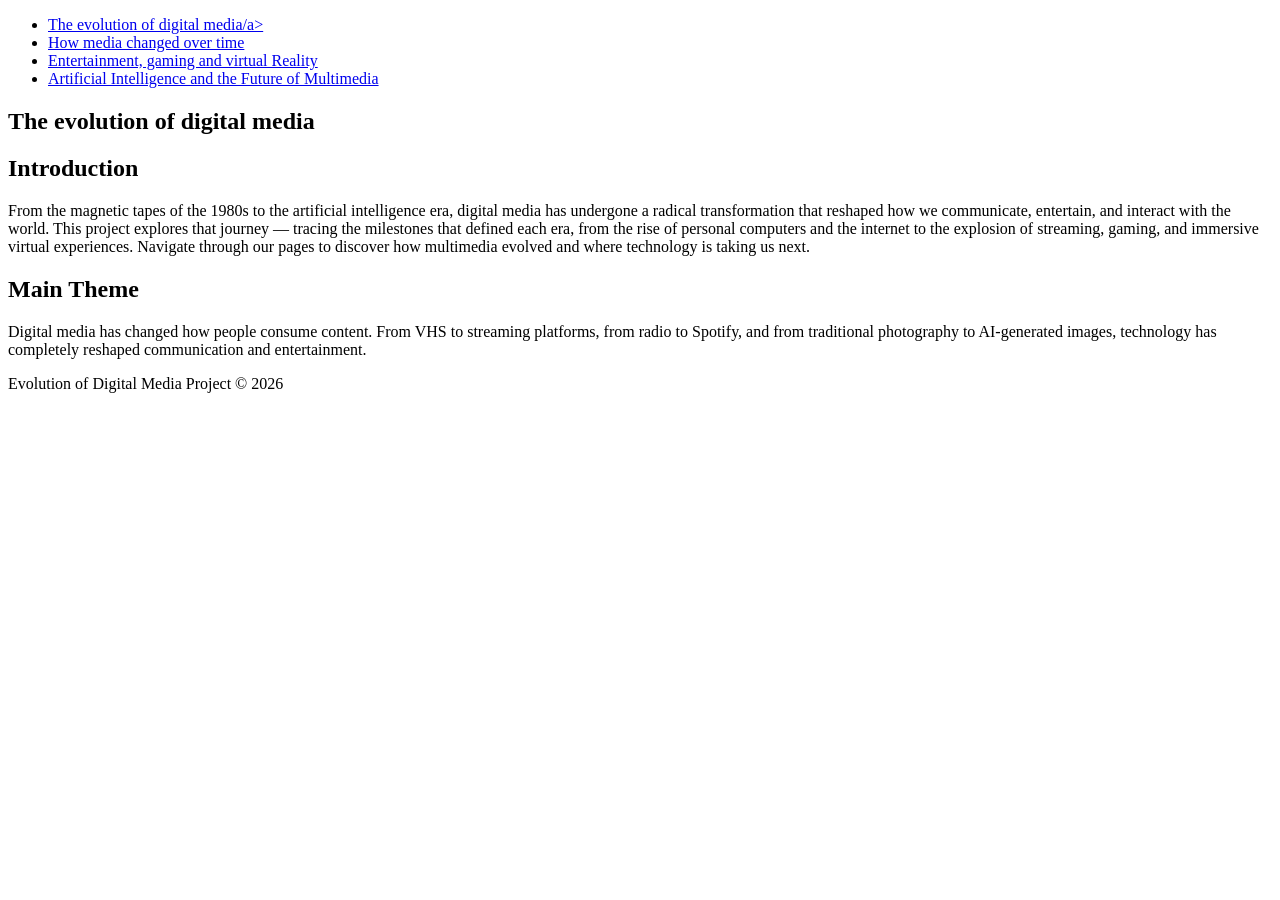
==== src/index.html @ d11de3fb "new structure v3" ====
<!DOCTYPE html>
<html lang="en">
<head>
    <meta charset="UTF-8">
    <meta name="viewport" content="width=device-width, initial-scale=1.0">
    <title>Evolution of Digital Media</title>
    <link rel="stylesheet" href="css/style.css">
</head>
<body>

    <header>
        <nav>
            <ul>
                <li><a href="index.html">The evolution of digital media/a></li> 
                <li><a href="media.html">How media changed over time</a></li>
                <li><a href="gaming.html">Entertainment, gaming and virtual Reality</a></li>
                <li><a href="future.html">Artificial Intelligence and the Future of Multimedia</a></li>
            </ul>
        </nav>
    </header>

    <main>
        <section>
            <h1>The evolution of digital media</h1>
        </section>

        <section>
            <h2>Introduction</h2>
            <p>
                    From the magnetic tapes of the 1980s to the artificial intelligence era, digital media has undergone a radical transformation that reshaped how we communicate, entertain, and interact with the world. This project explores that journey — tracing the milestones that defined each era, from the rise of personal computers and the internet to the explosion of streaming, gaming, and immersive virtual experiences. Navigate through our pages to discover how multimedia evolved and where technology is taking us next.
            </p>
        </section>

        <section>
            <h2>Main Theme</h2>
            <p>
                Digital media has changed how people consume content.
                From VHS to streaming platforms, from radio to Spotify,
                and from traditional photography to AI-generated images,
                technology has completely reshaped communication and entertainment.
            </p>
        </section>


    </main>

    <footer>
        <p>Evolution of Digital Media Project © 2026</p>
    </footer>

</body>
</html>
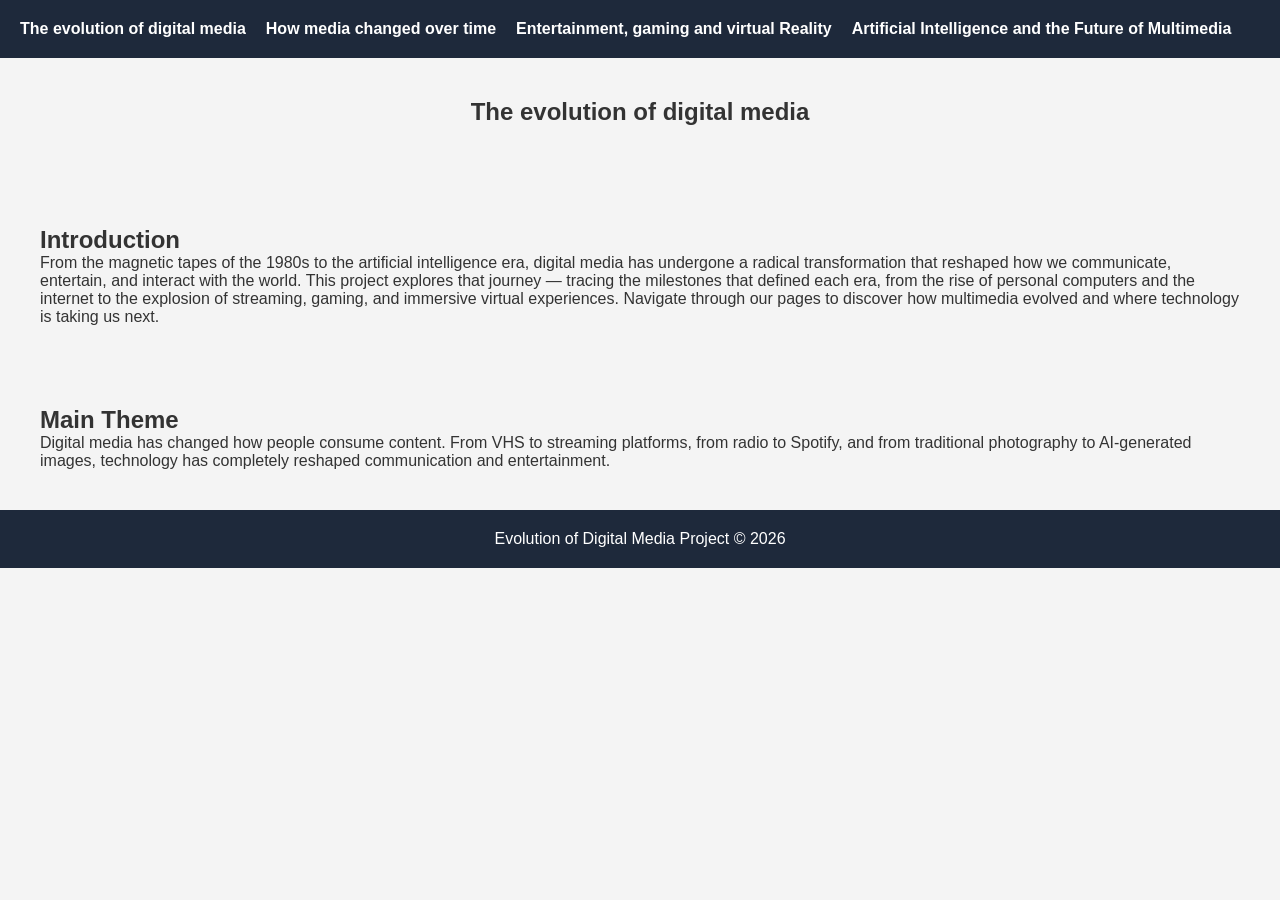
==== commit a7ba5222: "Added base CSS styling" ====
--- a/src/index.html
+++ b/src/index.html
@@ -11,7 +11,7 @@
     <header>
         <nav>
             <ul>
-                <li><a href="index.html">The evolution of digital media/a></li> 
+                <li><a href="index.html">The evolution of digital media</a></li> 
                 <li><a href="media.html">How media changed over time</a></li>
                 <li><a href="gaming.html">Entertainment, gaming and virtual Reality</a></li>
                 <li><a href="future.html">Artificial Intelligence and the Future of Multimedia</a></li>
@@ -20,6 +20,7 @@
     </header>
 
     <main>
+        <main class="container"></main>
         <section>
             <h1>The evolution of digital media</h1>
         </section>
--- a/src/css/style.css
+++ b/src/css/style.css
@@ -0,0 +1,54 @@
+*{
+    margin: 0;
+    padding: 0;
+    box-sizing: border-box;
+}
+
+body{
+    font-family: Arial, sans-serif;
+    background-color: #f4f4f4;
+    color: #333;
+}
+
+header{
+    background-color: #1e293b;
+    padding: 20px;
+}
+
+nav ul{
+    list-style: none;
+    display: flex;
+    gap: 20px;
+}
+
+nav a{
+    text-decoration: none;
+    color: white;
+    font-weight: bold;
+}
+
+nav a:hover{
+    color: #38bdf8;
+}
+
+section{
+    padding: 40px;
+}
+
+h1{
+    text-align: center;
+    margin-bottom: 20px;
+}
+
+.container{
+    width: 90%;
+    max-width: 1200px;
+    margin: auto;
+}
+
+footer{
+    background-color: #1e293b;
+    color: white;
+    text-align: center;
+    padding: 20px;
+}
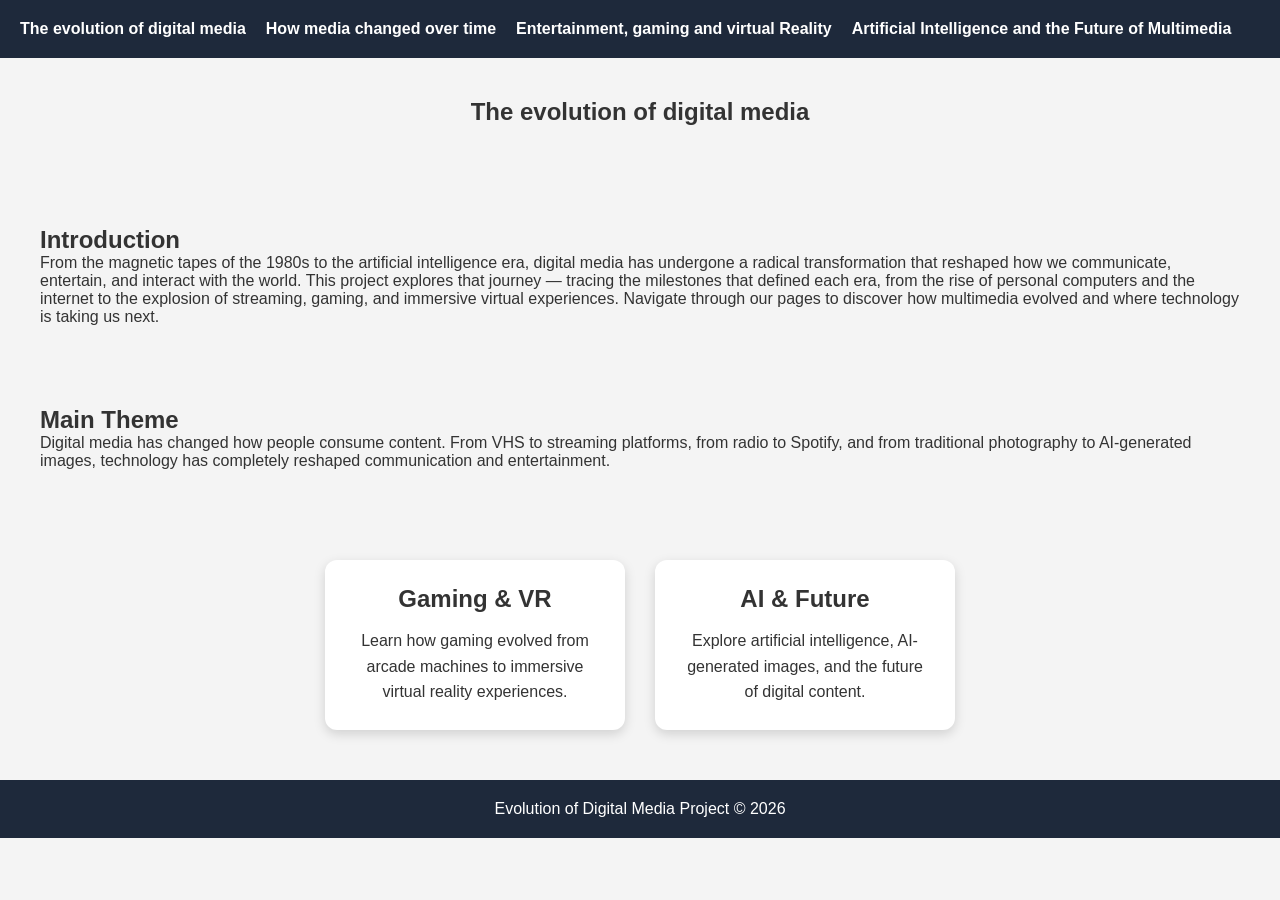
==== commit d8a777cc: "Implemented flexbox layouts" ====
--- a/src/index.html
+++ b/src/index.html
@@ -20,6 +20,10 @@
     </header>
 
     <main>
+
+    </section>
+
+</main>
         <main class="container"></main>
         <section>
             <h1>The evolution of digital media</h1>
@@ -41,8 +45,21 @@
                 technology has completely reshaped communication and entertainment.
             </p>
         </section>
+        <div class="cards-section">
+            <div class="card">
+                <h2>Gaming & VR</h2>
+                <p>
+                    Learn how gaming evolved from arcade machines to immersive virtual reality experiences.
+                </p>
+            </div>
 
-
+            <div class="card">
+                <h2>AI & Future</h2>
+                <p>
+                    Explore artificial intelligence, AI-generated images, and the future of digital content.
+                </p>
+            </div>
+        </div>
     </main>
 
     <footer>
--- a/src/css/style.css
+++ b/src/css/style.css
@@ -51,4 +51,73 @@
     color: white;
     text-align: center;
     padding: 20px;
+}
+
+.vr-image{
+    width: 50%;
+    max-width: 400px;
+    height: auto;
+}
+
+.container{
+    width: 90%;
+    max-width: 1200px;
+    margin: 0 auto;
+}
+
+
+
+.hero{
+    text-align: center;
+    padding: 60px 20px;
+}
+
+.hero h1{
+    font-size: 3rem;
+    margin-bottom: 20px;
+}
+
+.hero p{
+    font-size: 1.2rem;
+    max-width: 800px;
+    margin: auto;
+}
+
+
+
+.cards-section{
+    display: flex;
+    justify-content: center;
+    gap: 30px;
+    flex-wrap: wrap;
+    margin: 50px 0;
+}
+
+
+.card{
+    background-color: white;
+    width: 300px;
+    padding: 25px;
+
+    border-radius: 12px;
+
+    box-shadow: 0 4px 12px rgba(0,0,0,0.15);
+
+    text-align: center;
+}
+
+.card h2{
+    margin-bottom: 15px;
+}
+
+.card p{
+    line-height: 1.6;
+}
+
+.card{
+    transition: 0.3s;
+}
+
+.card:hover{
+    transform: translateY(-10px);
 }
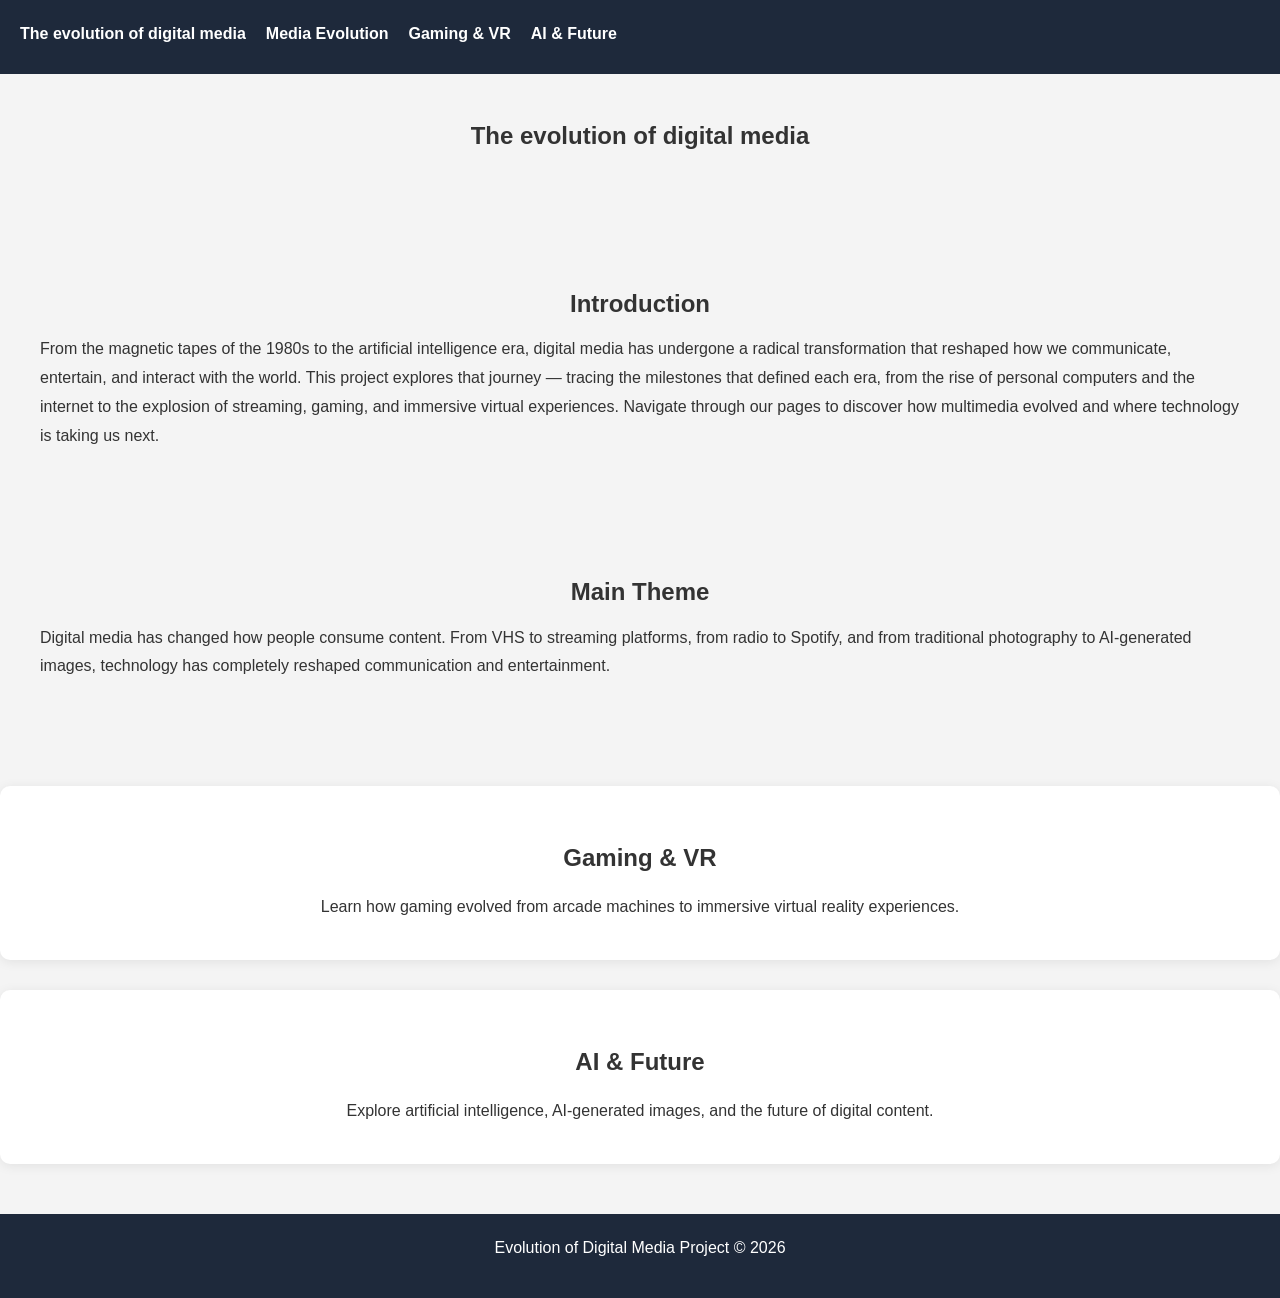
==== commit 980ffd6a: "Grid added" ====
--- a/src/index.html
+++ b/src/index.html
@@ -12,9 +12,9 @@
         <nav>
             <ul>
                 <li><a href="index.html">The evolution of digital media</a></li> 
-                <li><a href="media.html">How media changed over time</a></li>
-                <li><a href="gaming.html">Entertainment, gaming and virtual Reality</a></li>
-                <li><a href="future.html">Artificial Intelligence and the Future of Multimedia</a></li>
+                <li><a href="media.html">Media Evolution</a></li>
+                <li><a href="gaming.html">Gaming & VR</a></li>
+                <li><a href="future.html">AI & Future</a></li>
             </ul>
         </nav>
     </header>
--- a/src/css/style.css
+++ b/src/css/style.css
@@ -59,6 +59,51 @@
     height: auto;
 }
 
+
+/* Tables */
+
+.comparison-table {
+    width: 100%;
+    border-collapse: collapse;
+    margin: 20px 0;
+}
+
+.comparison-table th,
+.comparison-table td {
+    border: 1px solid #333;
+    padding: 10px;
+    text-align: left;
+}
+
+.comparison-table th {
+    background-color: #1e293b;
+    color: white;
+}
+
+/* Nested lists */
+
+main ul,
+main ol {
+    margin-left: 30px;
+    margin-top: 10px;
+    margin-bottom: 10px;
+}
+
+main ul ul,
+main ol ul {
+    margin-left: 25px;
+    margin-top: 5px;
+}
+
+main > section > article > ul > li,
+main > section > article > ol > li {
+    font-weight: bold;
+}
+
+main li li {
+    font-weight: normal;
+}
+
 .container{
     width: 90%;
     max-width: 1200px;
@@ -82,8 +127,6 @@
     max-width: 800px;
     margin: auto;
 }
-
-
 
 .cards-section{
     display: flex;
@@ -120,4 +163,585 @@
 
 .card:hover{
     transform: translateY(-10px);
+}
+
+body {
+    line-height: 1.8;
+}
+
+p {
+    margin-bottom: 15px;
+}
+
+li {
+    margin-bottom: 5px;
+}
+
+h2, h3, h4 {
+    margin-top: 25px;
+    margin-bottom: 10px;
+}
+
+figure {
+    margin: 20px 0;
+    text-align: center;
+}
+
+figcaption {
+    margin-top: 8px;
+}
+
+table {
+    margin: 20px 0;
+}
+
+td, th {
+    padding: 8px 12px;
+}
+
+h1, h2, h3 {
+    text-align: center;
+}
+
+.centered {
+    text-align: center;
+}
+
+.clean-table {
+    width: 80%;
+    margin: 30px auto;
+    border-collapse: collapse;
+    font-family: Arial, sans-serif;
+    font-size: 15px;
+}
+
+.clean-table caption {
+    margin-bottom: 12px;
+    font-size: 16px;
+    text-align: center;
+}
+
+.clean-table caption p {
+    color: #666;
+    font-size: 13px;
+    margin: 4px 0 0 0;
+}
+
+.clean-table thead tr {
+    background-color: #2c2c2c;
+    color: white;
+}
+
+.clean-table thead th {
+    padding: 14px 20px;
+    text-align: center;
+    letter-spacing: 0.5px;
+}
+
+.clean-table tbody tr {
+    border-bottom: 1px solid #e0e0e0;
+}
+
+.clean-table tbody tr:nth-child(even) {
+    background-color: #f5f5f5;
+}
+
+.clean-table tbody tr:hover {
+    background-color: #eaf4ff;
+}
+
+.clean-table tbody td {
+    padding: 12px 20px;
+    text-align: center;
+    color: #333;
+}
+
+.clean-table tfoot td {
+    padding: 12px 20px;
+    text-align: center;
+    font-style: italic;
+    color: #888;
+    border-top: 2px solid #ddd;
+    font-size: 13px;
+}
+
+.clean-table tbody td:first-child {
+    font-weight: bold;
+    background-color: #f0f0f0;
+    color: #333;
+}
+
+.clean-table {
+    width: 90%; /* ou 100% para ocupar tudo */
+}
+
+
+.gallery-container {
+    width: 80%;
+    margin: 30px auto;
+    overflow: hidden;
+}
+
+.gallery-track {
+    display: flex;
+    gap: 15px;
+    overflow-x: auto;
+    scroll-behavior: smooth;
+    padding: 10px 0;
+}
+
+.gallery-item {
+    min-width: 250px;
+    text-align: center;
+    flex-shrink: 0;
+}
+
+.gallery-item img {
+    width: 100%;
+    height: 180px;
+    object-fit: cover;
+    border-radius: 8px;
+}
+
+.gallery-item figcaption {
+    font-size: 13px;
+    color: #666;
+    margin-top: 6px;
+}
+
+.hidden {
+    display: none;
+}
+
+.active {
+    display: block;
+}
+
+.fade-in {
+    animation: fadeIn 1s ease-in;
+}
+
+.slide-up {
+    animation: slideUp 0.8s ease-out;
+}
+
+button {
+    transition: background-color 0.3s ease, color 0.3s ease, transform 0.3s ease;
+}
+
+button:hover {
+    transform: scale(1.05);
+}
+
+nav a {
+    transition: color 0.3s ease, transform 0.3s ease;
+}
+
+nav a:hover {
+    transform: scale(1.05);
+}
+
+img {
+    transition: transform 0.3s ease;
+}
+
+figure:hover img,
+.gallery-item:hover img,
+.vr-image:hover {
+    transform: scale(1.04);
+}
+
+article {
+    transition: transform 0.3s ease, box-shadow 0.3s ease;
+}
+
+article:hover {
+    transform: translateY(-5px);
+    box-shadow: 0 4px 12px rgba(0,0,0,0.20);
+}
+
+@keyframes fadeIn {
+    from {
+        opacity: 0;
+    }
+
+    to {
+        opacity: 1;
+    }
+}
+
+@keyframes slideUp {
+    from {
+        opacity: 0;
+        transform: translateY(25px);
+    }
+
+    to {
+        opacity: 1;
+        transform: translateY(0);
+    }
+}
+
+@media screen and (max-width: 700px) {
+
+    button:hover,
+    nav a:hover,
+    article:hover,
+    figure:hover img,
+    .gallery-item:hover img,
+    .vr-image:hover {
+        transform: none;
+    }
+
+    .fade-in,
+    .slide-up {
+        animation-duration: 0.4s;
+    }
+}
+
+/* AI Sections */
+.ai-section {
+    margin: 40px 0;
+    padding: 0 20px;
+}
+
+/* Content blocks */
+.content-block {
+    background-color: #f9f9f9;
+    border-radius: 8px;
+    padding: 20px;
+    margin: 15px 0;
+}
+
+/* Interactive areas */
+.interactive-area {
+    border-left: 4px solid #6c63ff;
+}
+
+/* Form container */
+.form-container {
+    background-color: #f9f9f9;
+    border-radius: 8px;
+    padding: 30px;
+    max-width: 700px;
+}
+
+.form-group {
+    margin-bottom: 20px;
+}
+
+.form-group input[type="text"],
+.form-group select,
+.form-group textarea {
+    width: 100%;
+    padding: 10px;
+    margin-top: 6px;
+    border: 1px solid #ccc;
+    border-radius: 6px;
+    font-size: 14px;
+}
+
+.radio-group,
+.checkbox-group {
+    display: flex;
+    flex-direction: column;
+    gap: 8px;
+    margin-top: 8px;
+}
+
+/* FAQ */
+.faq-container {
+    max-width: 700px;
+}
+
+.faq-item {
+    border-bottom: 1px solid #ddd;
+    padding: 10px 0;
+}
+
+.faq-btn {
+    background: none;
+    border: none;
+    font-size: 15px;
+    font-weight: bold;
+    cursor: pointer;
+    text-align: left;
+    width: 100%;
+    padding: 8px 0;
+    color: #333;
+}
+
+.faq-btn:hover {
+    color: #6c63ff;
+}
+
+.faq-answer {
+    padding: 10px 0 5px 10px;
+    color: #555;
+    font-size: 14px;
+}
+
+.form-container {
+    background-color: #f9f9f9;
+    border-radius: 8px;
+    padding: 30px;
+    max-width: 700px;
+    margin: 0 auto; /* adiciona esta linha */
+}
+
+/* ── HERO ─────────────────────────────────────────── */
+.hero-section {
+    display: flex;
+    align-items: center;
+    justify-content: space-between;
+    gap: 40px;
+    padding: 60px 40px;
+    background: linear-gradient(135deg, #1a1a2e, #16213e);
+    color: white;
+    border-radius: 12px;
+    margin-bottom: 40px;
+}
+
+.hero-content {
+    flex: 1;
+}
+
+.hero-content h1 {
+    font-size: 2rem;
+    margin-bottom: 16px;
+    color: white;
+}
+
+.hero-content p {
+    font-size: 1.1rem;
+    color: #ccc;
+    margin-bottom: 24px;
+}
+
+.hero-image {
+    flex: 1;
+    text-align: center;
+}
+
+.hero-image img {
+    width: 100%;
+    max-width: 480px;
+    border-radius: 10px;
+    object-fit: cover;
+}
+
+/* ── BUTTONS ──────────────────────────────────────── */
+.btn-primary {
+    background-color: #6c63ff;
+    color: white;
+    border: none;
+    padding: 12px 28px;
+    border-radius: 6px;
+    font-size: 15px;
+    cursor: pointer;
+    transition: background-color 0.2s;
+}
+
+.btn-primary:hover {
+    background-color: #574fd6;
+}
+
+.btn-secondary {
+    background-color: transparent;
+    color: #6c63ff;
+    border: 2px solid #6c63ff;
+    padding: 10px 24px;
+    border-radius: 6px;
+    font-size: 14px;
+    cursor: pointer;
+    transition: all 0.2s;
+}
+
+.btn-secondary:hover {
+    background-color: #6c63ff;
+    color: white;
+}
+
+/* ── SECTION SUBTITLE ─────────────────────────────── */
+.section-subtitle {
+    color: #888;
+    font-size: 15px;
+    margin-bottom: 24px;
+}
+
+/* ── CARDS GRID ───────────────────────────────────── */
+.cards-grid {
+    display: grid;
+    grid-template-columns: repeat(2, 1fr);
+    gap: 24px;
+    max-width: 1200px;
+    margin: 0 auto;
+}
+
+.card {
+    background: #fff;
+    border-radius: 10px;
+    box-shadow: 0 2px 12px rgba(0,0,0,0.08);
+    overflow: hidden;
+    transition: transform 0.2s;
+}
+
+.card:hover {
+    transform: translateY(-4px);
+}
+
+
+
+.card-image img {
+    width: 100%;
+    height: 180px;
+    object-fit: cover;
+}
+
+.card-body {
+    padding: 20px;
+}
+
+.card-body h3 {
+    margin-bottom: 10px;
+    color: #1a1a2e;
+}
+
+/* ── VIDEO GRID ───────────────────────────────────── */
+.video-section {
+    background-color: #f4f4f8;
+    padding: 40px;
+    border-radius: 12px;
+}
+
+.video-grid {
+    display: flex;
+    gap: 24px;
+    flex-wrap: wrap;
+    justify-content: center;
+}
+
+.video-block {
+    text-align: center;
+}
+
+.video-block iframe {
+    width: 560px;
+    height: 315px;
+    border: none;
+    border-radius: 8px;
+}
+
+.video-caption {
+    margin-top: 8px;
+    font-size: 13px;
+    color: #666;
+    font-style: italic;
+}
+
+/* ── FORM SECTION ─────────────────────────────────── */
+.form-section {
+    background-color: #f9f9ff;
+    padding: 40px;
+    border-radius: 12px;
+}
+
+.form-container {
+    background-color: white;
+    border-radius: 8px;
+    padding: 30px;
+    max-width: 700px;
+    margin: 0 auto;
+    box-shadow: 0 2px 12px rgba(0,0,0,0.06);
+}
+
+/* ── FAQ SECTION ──────────────────────────────────── */
+.faq-section {
+    background-color: #f4f4f8;
+    padding: 40px;
+    border-radius: 12px;
+}
+
+.faq-container {
+    max-width: 700px;
+    margin: 0 auto;
+}
+
+.faq-item {
+    background: white;
+    border-radius: 8px;
+    margin-bottom: 10px;
+    box-shadow: 0 1px 6px rgba(0,0,0,0.06);
+    overflow: hidden;
+}
+
+.faq-btn {
+    background: none;
+    border: none;
+    font-size: 15px;
+    font-weight: bold;
+    cursor: pointer;
+    text-align: left;
+    width: 100%;
+    padding: 16px 20px;
+    color: #1a1a2e;
+    display: flex;
+    justify-content: space-between;
+    align-items: center;
+}
+
+.faq-btn:hover {
+    color: #6c63ff;
+}
+
+.faq-icon {
+    font-size: 12px;
+    color: #6c63ff;
+}
+
+.faq-answer {
+    padding: 0 20px 16px 20px;
+    color: #555;
+    font-size: 14px;
+    border-top: 1px solid #eee;
+}
+
+
+.cards-grid {
+    display: grid;
+    grid-template-columns: repeat(2, 1fr);
+    gap: 24px;
+    width: 90%;
+    margin: 0 auto;
+}
+
+.card {
+    background: #fff;
+    border-radius: 10px;
+    box-shadow: 0 2px 12px rgba(0,0,0,0.08);
+    overflow: hidden;
+    transition: transform 0.2s;
+    width: 100%;
+}
+
+.card-wide {
+    grid-column: 1 / -1;
+    display: grid;
+    grid-template-columns: 1fr 2fr;
+}
+
+.card-wide .card-image {
+    width: 100%;
+}
+
+.card-wide .card-image img {
+    width: 100%;
+    height: 100%;
+    object-fit: cover;
+}
+
+.card-image img {
+    width: 100%;
+    height: 180px;
+    object-fit: cover;
 }
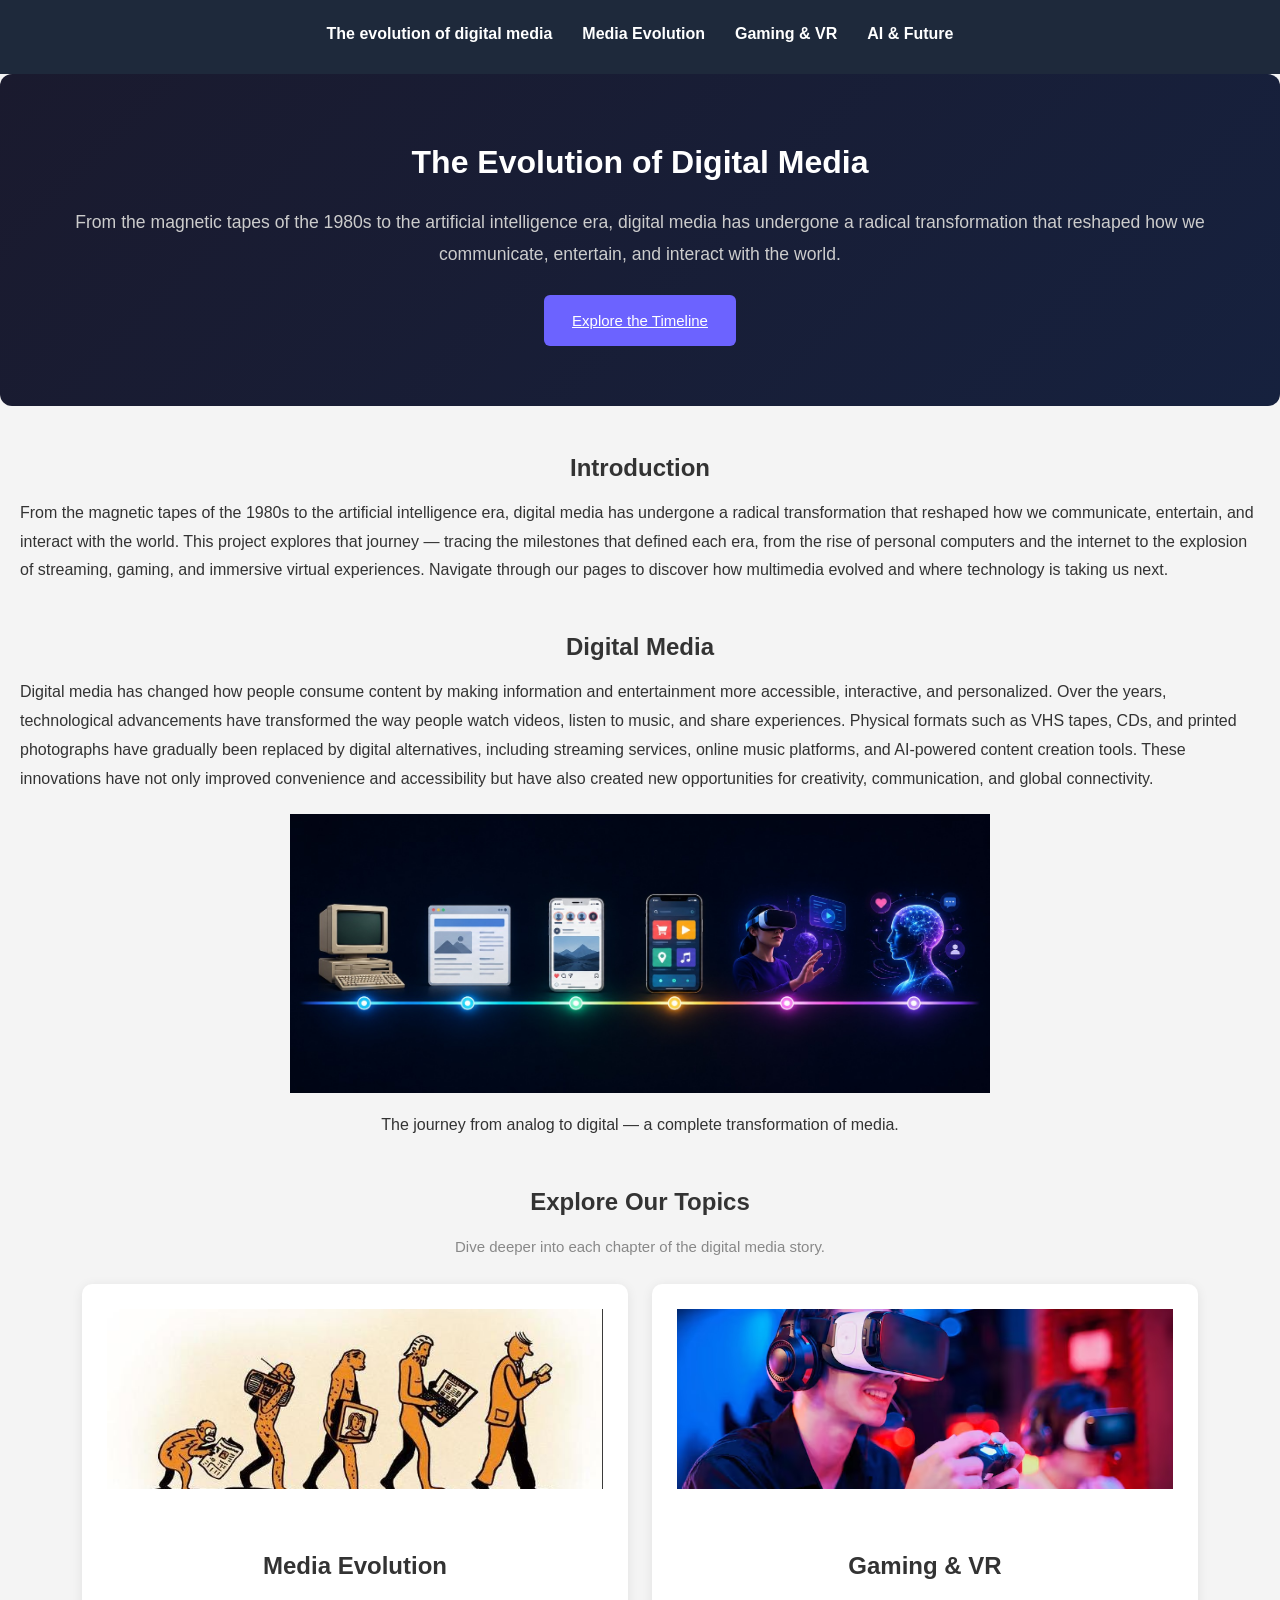
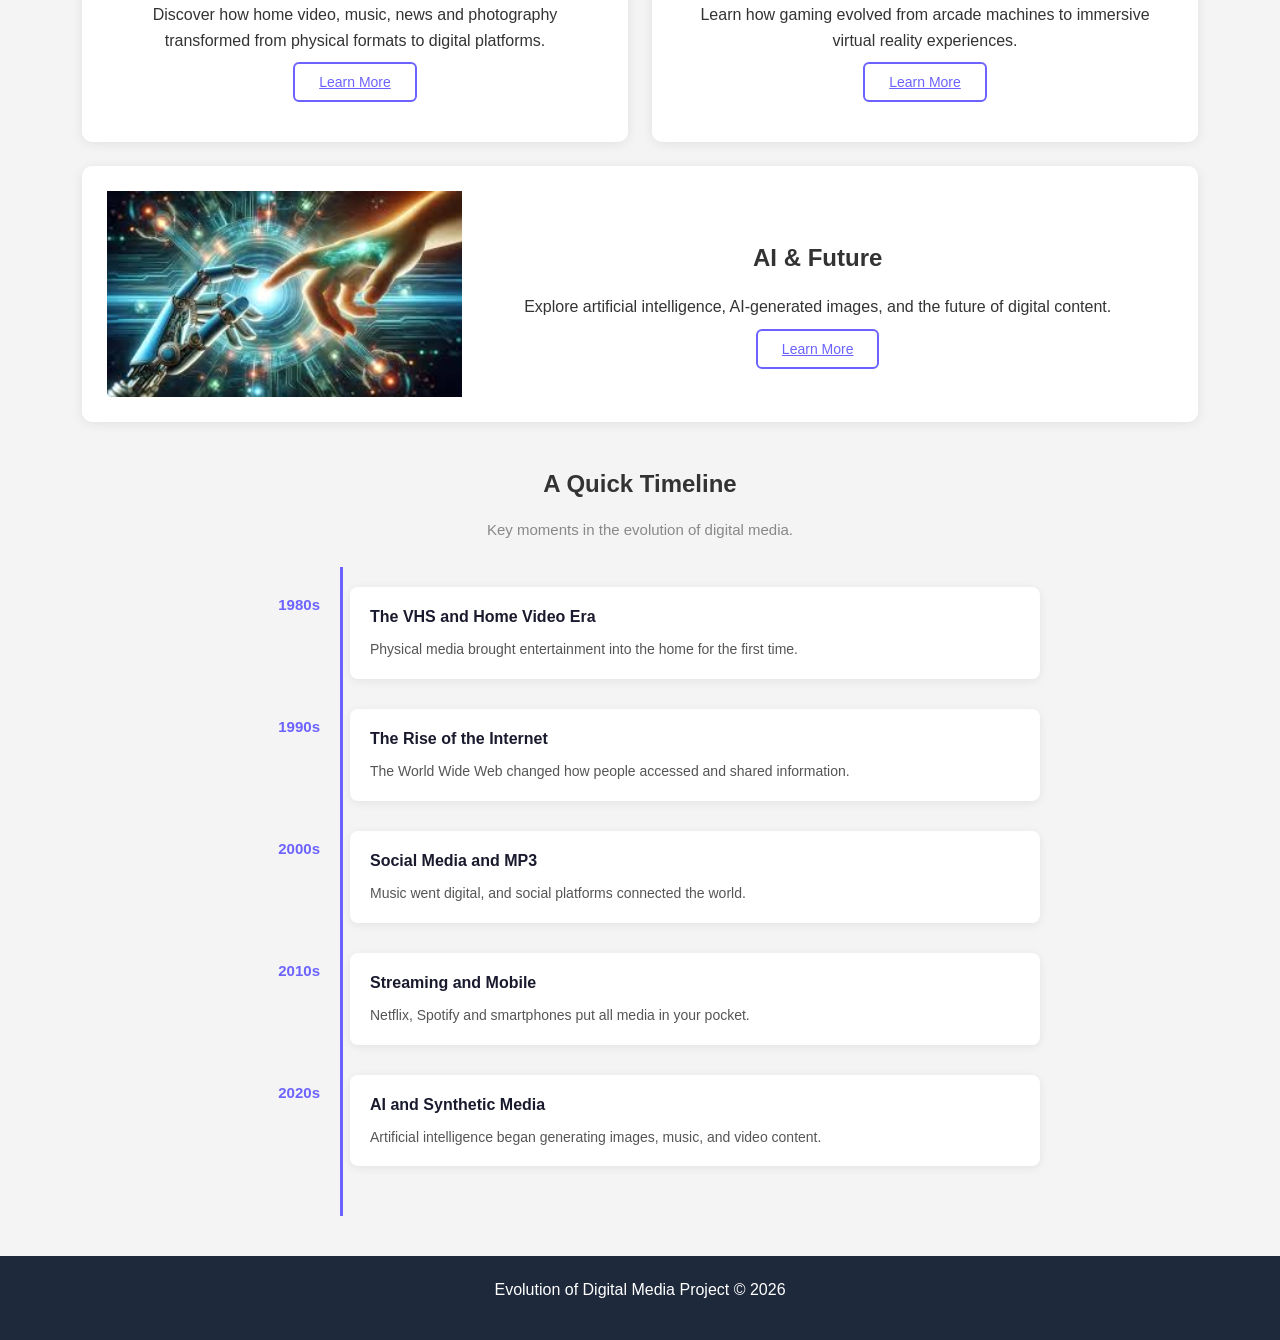
==== commit 1ff4df0d: "Home page content altered" ====
--- a/src/index.html
+++ b/src/index.html
@@ -11,7 +11,7 @@
     <header>
         <nav>
             <ul>
-                <li><a href="index.html">The evolution of digital media</a></li> 
+                <li><a href="index.html">The evolution of digital media</a></li>
                 <li><a href="media.html">Media Evolution</a></li>
                 <li><a href="gaming.html">Gaming & VR</a></li>
                 <li><a href="future.html">AI & Future</a></li>
@@ -19,47 +19,138 @@
         </nav>
     </header>
 
-    <main>
+    <main class="fade-in">
 
-    </section>
-
-</main>
-        <main class="container"></main>
-        <section>
-            <h1>The evolution of digital media</h1>
+       <!-- ========== HERO SECTION ========== -->
+        <section class="hero-section">
+            <div class="hero-content">
+                <h1>The Evolution of Digital Media</h1>
+                <p class="section-subtitle centered">
+                    From the magnetic tapes of the 1980s to the artificial intelligence era,
+                    digital media has undergone a radical transformation that reshaped how we
+                    communicate, entertain, and interact with the world.
+                </p>
+            <div style="text-align: center;">
+                <a href="media.html" class="btn-primary">Explore the Timeline</a>          
+            </div>
         </section>
 
-        <section>
+        <!-- ========== INTRODUCTION ========== -->
+        <section class="ai-section">
             <h2>Introduction</h2>
             <p>
-                    From the magnetic tapes of the 1980s to the artificial intelligence era, digital media has undergone a radical transformation that reshaped how we communicate, entertain, and interact with the world. This project explores that journey — tracing the milestones that defined each era, from the rise of personal computers and the internet to the explosion of streaming, gaming, and immersive virtual experiences. Navigate through our pages to discover how multimedia evolved and where technology is taking us next.
+                From the magnetic tapes of the 1980s to the artificial intelligence era, digital media has undergone a radical transformation that reshaped how we communicate, entertain, and interact with the world. This project explores that journey — tracing the milestones that defined each era, from the rise of personal computers and the internet to the explosion of streaming, gaming, and immersive virtual experiences. Navigate through our pages to discover how multimedia evolved and where technology is taking us next.
             </p>
         </section>
 
-        <section>
-            <h2>Main Theme</h2>
+        <!-- ========== MAIN THEME ========== -->
+        <section class="ai-section">
+            <h2>Digital Media</h2>
             <p>
-                Digital media has changed how people consume content.
-                From VHS to streaming platforms, from radio to Spotify,
-                and from traditional photography to AI-generated images,
-                technology has completely reshaped communication and entertainment.
+                Digital media has changed how people consume content by making information and entertainment more accessible, interactive, and personalized. Over the years, technological advancements have transformed the way people watch videos, listen to music, and share experiences. Physical formats such as VHS tapes, CDs, and printed photographs have gradually been replaced by digital alternatives, including streaming services, online music platforms, and AI-powered content creation tools. These innovations have not only improved convenience and accessibility but have also created new opportunities for creativity, communication, and global connectivity.
             </p>
+
+            <figure>
+                <img src="images/media-timeline.jpeg" alt="Digital Media Evolution" width="700">
+                <figcaption>The journey from analog to digital — a complete transformation of media.</figcaption>
+            </figure>
         </section>
-        <div class="cards-section">
-            <div class="card">
-                <h2>Gaming & VR</h2>
-                <p>
-                    Learn how gaming evolved from arcade machines to immersive virtual reality experiences.
-                </p>
+
+
+        <!-- ========== CARDS SECTION ========== -->
+        <section class="ai-section">
+            <h2>Explore Our Topics</h2>
+            <p class="section-subtitle centered">Dive deeper into each chapter of the digital media story.</p>
+
+            <div class="cards-grid">
+
+                <div class="card">
+                    <div class="card-image">
+                        <img src="images/media-evolution.png" alt="Media Evolution">
+                    </div>
+                    <div class="card-body">
+                        <h2>Media Evolution</h2>
+                        <p>
+                            Discover how home video, music, news and photography
+                            transformed from physical formats to digital platforms.
+                        </p>
+                        <a href="media.html" class="btn-secondary">Learn More</a>
+                    </div>
+                </div>
+
+                <div class="card">
+                    <div class="card-image">
+                        <img src="images/videogames-vr.png" alt="Gaming and VR">
+                    </div>
+                    <div class="card-body">
+                        <h2>Gaming & VR</h2>
+                        <p>
+                            Learn how gaming evolved from arcade machines to immersive virtual reality experiences.
+                        </p>
+                        <a href="gaming.html" class="btn-secondary">Learn More</a>
+                    </div>
+                </div>
+
+                <div class="card card-wide">
+                    <div class="card-image">
+                        <img src="images/future-ai.png" alt="AI and Future">
+                    </div>
+                    <div class="card-body">
+                        <h2>AI & Future</h2>
+                        <p>
+                            Explore artificial intelligence, AI-generated images, and the future of digital content.
+                        </p>
+                        <a href="future.html" class="btn-secondary">Learn More</a>
+                    </div>
+                </div>
+
             </div>
+        </section>
 
-            <div class="card">
-                <h2>AI & Future</h2>
-                <p>
-                    Explore artificial intelligence, AI-generated images, and the future of digital content.
-                </p>
+        <!-- ========== TIMELINE SECTION ========== -->
+        <section class="ai-section">
+            <h2>A Quick Timeline</h2>
+            <p class="section-subtitle centered">Key moments in the evolution of digital media.</p>
+
+            <div class="timeline">
+                <div class="timeline-item">
+                    <div class="timeline-year">1980s</div>
+                    <div class="timeline-content">
+                        <h4>The VHS and Home Video Era</h4>
+                        <p>Physical media brought entertainment into the home for the first time.</p>
+                    </div>
+                </div>
+                <div class="timeline-item">
+                    <div class="timeline-year">1990s</div>
+                    <div class="timeline-content">
+                        <h4>The Rise of the Internet</h4>
+                        <p>The World Wide Web changed how people accessed and shared information.</p>
+                    </div>
+                </div>
+                <div class="timeline-item">
+                    <div class="timeline-year">2000s</div>
+                    <div class="timeline-content">
+                        <h4>Social Media and MP3</h4>
+                        <p>Music went digital, and social platforms connected the world.</p>
+                    </div>
+                </div>
+                <div class="timeline-item">
+                    <div class="timeline-year">2010s</div>
+                    <div class="timeline-content">
+                        <h4>Streaming and Mobile</h4>
+                        <p>Netflix, Spotify and smartphones put all media in your pocket.</p>
+                    </div>
+                </div>
+                <div class="timeline-item">
+                    <div class="timeline-year">2020s</div>
+                    <div class="timeline-content">
+                        <h4>AI and Synthetic Media</h4>
+                        <p>Artificial intelligence began generating images, music, and video content.</p>
+                    </div>
+                </div>
             </div>
-        </div>
+        </section>
+
     </main>
 
     <footer>
@@ -67,4 +158,4 @@
     </footer>
 
 </body>
-</html>
+</html>
--- a/src/css/style.css
+++ b/src/css/style.css
@@ -15,10 +15,13 @@
     padding: 20px;
 }
 
-nav ul{
+nav ul {
     list-style: none;
     display: flex;
-    gap: 20px;
+    justify-content: center;
+    gap: 30px;
+    padding: 0;
+    margin: 0;
 }
 
 nav a{
@@ -30,6 +33,8 @@
 nav a:hover{
     color: #38bdf8;
 }
+
+
 
 section{
     padding: 40px;
@@ -530,6 +535,10 @@
     object-fit: cover;
 }
 
+.hero-content a {
+    display: inline-block;
+}
+
 /* ── BUTTONS ──────────────────────────────────────── */
 .btn-primary {
     background-color: #6c63ff;
@@ -744,4 +753,59 @@
     width: 100%;
     height: 180px;
     object-fit: cover;
+}
+
+
+/* ── TIMELINE ─────────────────────────────────────── */
+.timeline {
+    max-width: 800px;
+    margin: 0 auto;
+    position: relative;
+    padding: 20px 0;
+}
+
+.timeline::before {
+    content: '';
+    position: absolute;
+    left: 100px;
+    top: 0;
+    bottom: 0;
+    width: 3px;
+    background-color: #6c63ff;
+}
+
+.timeline-item {
+    display: flex;
+    align-items: flex-start;
+    gap: 30px;
+    margin-bottom: 30px;
+    position: relative;
+}
+
+.timeline-year {
+    min-width: 80px;
+    text-align: right;
+    font-weight: bold;
+    font-size: 15px;
+    color: #6c63ff;
+    padding-top: 4px;
+}
+
+.timeline-content {
+    background: white;
+    border-radius: 8px;
+    padding: 16px 20px;
+    box-shadow: 0 2px 10px rgba(0,0,0,0.07);
+    flex: 1;
+}
+
+.timeline-content h4 {
+    margin: 0 0 6px 0;
+    color: #1a1a2e;
+}
+
+.timeline-content p {
+    margin: 0;
+    color: #555;
+    font-size: 14px;
 }
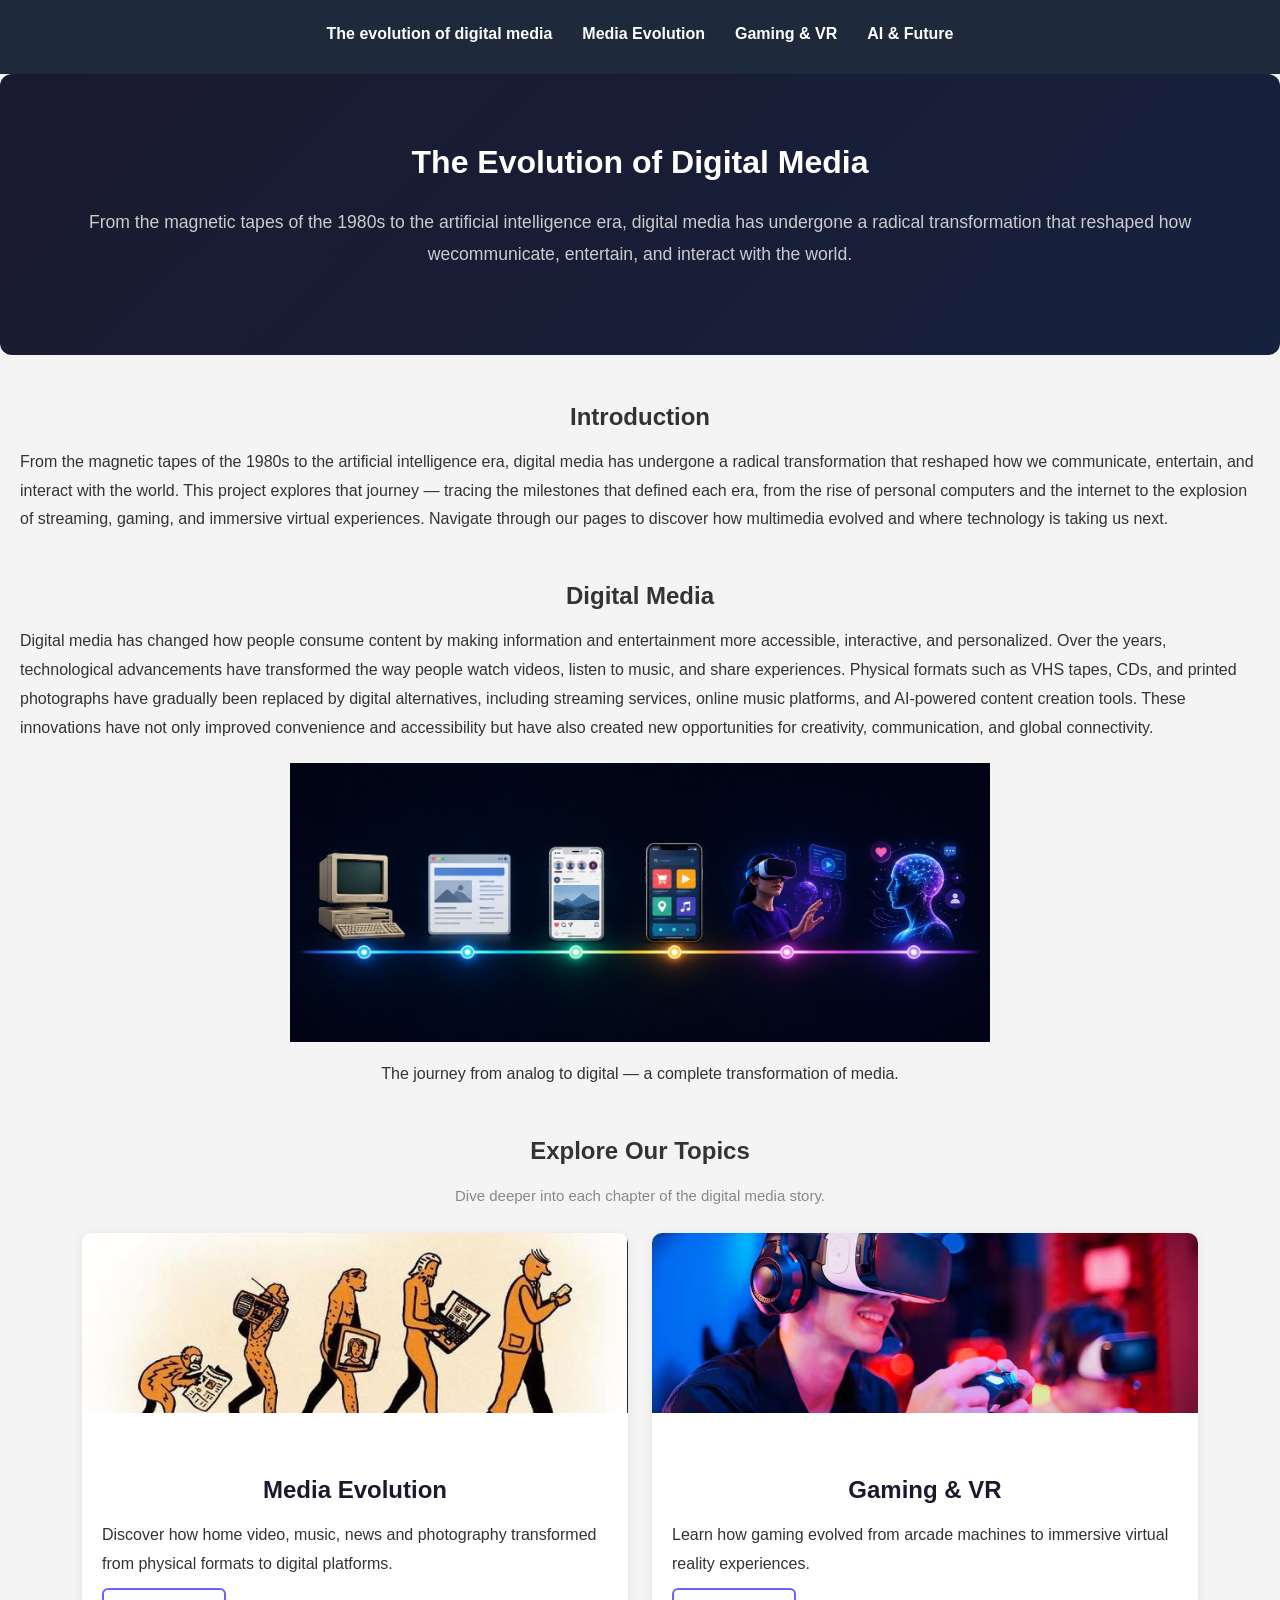
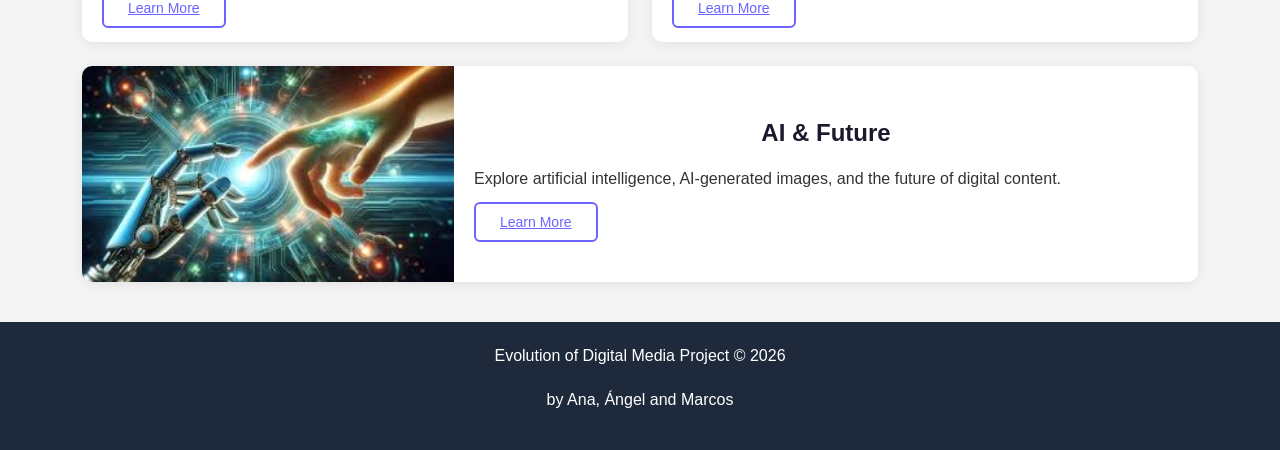
==== commit 50122e45: "Last commit" ====
--- a/src/index.html
+++ b/src/index.html
@@ -1,161 +1,117 @@
+<!-- Page configuration -->
 <!DOCTYPE html>
 <html lang="en">
-<head>
-    <meta charset="UTF-8">
-    <meta name="viewport" content="width=device-width, initial-scale=1.0">
-    <title>Evolution of Digital Media</title>
-    <link rel="stylesheet" href="css/style.css">
-</head>
-<body>
+    <head>
+        <meta charset="UTF-8">
+        <meta name="viewport" content="width=device-width, initial-scale=1.0">
+        <title>Evolution of Digital Media</title>
+        <link rel="stylesheet" href="css/style.css">
+    </head>
+    <body>
 
-    <header>
-        <nav>
-            <ul>
-                <li><a href="index.html">The evolution of digital media</a></li>
-                <li><a href="media.html">Media Evolution</a></li>
-                <li><a href="gaming.html">Gaming & VR</a></li>
-                <li><a href="future.html">AI & Future</a></li>
-            </ul>
-        </nav>
-    </header>
+    <!-- menu -->
+        <header>
+            <nav>
+                <ul>
+                    <li><a href="index.html">The evolution of digital media</a></li>
+                    <li><a href="media.html">Media Evolution</a></li>
+                    <li><a href="gaming.html">Gaming & VR</a></li>
+                    <li><a href="future.html">AI & Future</a></li>
+                </ul>
+            </nav>
+        </header>
 
-    <main class="fade-in">
+        <main class="fade-in">
 
-       <!-- ========== HERO SECTION ========== -->
-        <section class="hero-section">
-            <div class="hero-content">
-                <h1>The Evolution of Digital Media</h1>
-                <p class="section-subtitle centered">
-                    From the magnetic tapes of the 1980s to the artificial intelligence era,
-                    digital media has undergone a radical transformation that reshaped how we
-                    communicate, entertain, and interact with the world.
-                </p>
-            <div style="text-align: center;">
-                <a href="media.html" class="btn-primary">Explore the Timeline</a>          
-            </div>
-        </section>
+        <!--  Content SECTION  -->
+            <section class="hero-section">
+                <div class="hero-content">
+                    <h1>The Evolution of Digital Media</h1>
+                    <p class="section-subtitle centered">
+                        From the magnetic tapes of the 1980s to the artificial intelligence era, digital media has undergone a radical transformation that reshaped how wecommunicate, entertain, and interact with the world.
+                    </p>
+            </section>
 
-        <!-- ========== INTRODUCTION ========== -->
-        <section class="ai-section">
-            <h2>Introduction</h2>
-            <p>
-                From the magnetic tapes of the 1980s to the artificial intelligence era, digital media has undergone a radical transformation that reshaped how we communicate, entertain, and interact with the world. This project explores that journey — tracing the milestones that defined each era, from the rise of personal computers and the internet to the explosion of streaming, gaming, and immersive virtual experiences. Navigate through our pages to discover how multimedia evolved and where technology is taking us next.
-            </p>
-        </section>
+            <!--INTRODUCTION-->
+            <section class="ai-section">
+                <h2>Introduction</h2>
+                    <p>
+                        From the magnetic tapes of the 1980s to the artificial intelligence era, digital media has undergone a radical transformation that reshaped how we communicate, entertain, and interact with the world. This project explores that journey — tracing the milestones that defined each era, from the rise of personal computers and the internet to the explosion of streaming, gaming, and immersive virtual experiences. Navigate through our pages to discover how multimedia evolved and where technology is taking us next.
+                    </p>
+            </section>
 
-        <!-- ========== MAIN THEME ========== -->
-        <section class="ai-section">
-            <h2>Digital Media</h2>
-            <p>
-                Digital media has changed how people consume content by making information and entertainment more accessible, interactive, and personalized. Over the years, technological advancements have transformed the way people watch videos, listen to music, and share experiences. Physical formats such as VHS tapes, CDs, and printed photographs have gradually been replaced by digital alternatives, including streaming services, online music platforms, and AI-powered content creation tools. These innovations have not only improved convenience and accessibility but have also created new opportunities for creativity, communication, and global connectivity.
-            </p>
-
-            <figure>
-                <img src="images/media-timeline.jpeg" alt="Digital Media Evolution" width="700">
-                <figcaption>The journey from analog to digital — a complete transformation of media.</figcaption>
-            </figure>
-        </section>
+            <!-- Digital media -->
+            <section class="ai-section">
+                <h2>Digital Media</h2>
+                    <p>
+                        Digital media has changed how people consume content by making information and entertainment more accessible, interactive, and personalized. Over the years, technological advancements have transformed the way people watch videos, listen to music, and share experiences. Physical formats such as VHS tapes, CDs, and printed photographs have gradually been replaced by digital alternatives, including streaming services, online music platforms, and AI-powered content creation tools. These innovations have not only improved convenience and accessibility but have also created new opportunities for creativity, communication, and global connectivity.
+                    </p>
 
 
-        <!-- ========== CARDS SECTION ========== -->
-        <section class="ai-section">
-            <h2>Explore Our Topics</h2>
-            <p class="section-subtitle centered">Dive deeper into each chapter of the digital media story.</p>
+                <figure>
+                    <img src="images/media-timeline.jpeg" alt="Digital Media Evolution" width="700">
+                    <figcaption>The journey from analog to digital — a complete transformation of media.</figcaption>
+                </figure>
+            </section>
 
-            <div class="cards-grid">
 
-                <div class="card">
-                    <div class="card-image">
-                        <img src="images/media-evolution.png" alt="Media Evolution">
+            <!-- menu com cards -->
+            <section class="ai-section">
+                <h2>Explore Our Topics</h2>
+                <p class="section-subtitle centered">Dive deeper into each chapter of the digital media story.</p>
+
+                <div class="cards-grid">
+
+                    <div class="card">
+                        <div class="card-image">
+                            <img src="images/media-evolution.png" alt="Media Evolution">
+                        </div>
+                        <div class="card-body">
+                            <h2>Media Evolution</h2>
+                            <p>
+                                Discover how home video, music, news and photography
+                                transformed from physical formats to digital platforms.
+                            </p>
+                            <a href="media.html" class="btn-secondary">Learn More</a>
+                        </div>
                     </div>
-                    <div class="card-body">
-                        <h2>Media Evolution</h2>
-                        <p>
-                            Discover how home video, music, news and photography
-                            transformed from physical formats to digital platforms.
-                        </p>
-                        <a href="media.html" class="btn-secondary">Learn More</a>
+
+                    <div class="card">
+                        <div class="card-image">
+                            <img src="images/videogames-vr.png" alt="Gaming and VR">
+                        </div>
+                        <div class="card-body">
+                            <h2>Gaming & VR</h2>
+                            <p>
+                                Learn how gaming evolved from arcade machines to immersive virtual reality experiences.
+                            </p>
+                            <a href="gaming.html" class="btn-secondary">Learn More</a>
+                        </div>
                     </div>
+
+                    <div class="card card-wide">
+                        <div class="card-image">
+                            <img src="images/future-ai.png" alt="AI and Future">
+                        </div>
+                        <div class="card-body">
+                            <h2>AI & Future</h2>
+                            <p>
+                                Explore artificial intelligence, AI-generated images, and the future of digital content.
+                            </p>
+                            <a href="future.html" class="btn-secondary">Learn More</a>
+                        </div>
+                    </div>
+
                 </div>
+            </section>
 
-                <div class="card">
-                    <div class="card-image">
-                        <img src="images/videogames-vr.png" alt="Gaming and VR">
-                    </div>
-                    <div class="card-body">
-                        <h2>Gaming & VR</h2>
-                        <p>
-                            Learn how gaming evolved from arcade machines to immersive virtual reality experiences.
-                        </p>
-                        <a href="gaming.html" class="btn-secondary">Learn More</a>
-                    </div>
-                </div>
 
-                <div class="card card-wide">
-                    <div class="card-image">
-                        <img src="images/future-ai.png" alt="AI and Future">
-                    </div>
-                    <div class="card-body">
-                        <h2>AI & Future</h2>
-                        <p>
-                            Explore artificial intelligence, AI-generated images, and the future of digital content.
-                        </p>
-                        <a href="future.html" class="btn-secondary">Learn More</a>
-                    </div>
-                </div>
+        </main>
 
-            </div>
-        </section>
+            <footer>
+                <p>Evolution of Digital Media Project © 2026</p>
+                <p>by Ana, Ángel and Marcos</p>
+            </footer>
 
-        <!-- ========== TIMELINE SECTION ========== -->
-        <section class="ai-section">
-            <h2>A Quick Timeline</h2>
-            <p class="section-subtitle centered">Key moments in the evolution of digital media.</p>
-
-            <div class="timeline">
-                <div class="timeline-item">
-                    <div class="timeline-year">1980s</div>
-                    <div class="timeline-content">
-                        <h4>The VHS and Home Video Era</h4>
-                        <p>Physical media brought entertainment into the home for the first time.</p>
-                    </div>
-                </div>
-                <div class="timeline-item">
-                    <div class="timeline-year">1990s</div>
-                    <div class="timeline-content">
-                        <h4>The Rise of the Internet</h4>
-                        <p>The World Wide Web changed how people accessed and shared information.</p>
-                    </div>
-                </div>
-                <div class="timeline-item">
-                    <div class="timeline-year">2000s</div>
-                    <div class="timeline-content">
-                        <h4>Social Media and MP3</h4>
-                        <p>Music went digital, and social platforms connected the world.</p>
-                    </div>
-                </div>
-                <div class="timeline-item">
-                    <div class="timeline-year">2010s</div>
-                    <div class="timeline-content">
-                        <h4>Streaming and Mobile</h4>
-                        <p>Netflix, Spotify and smartphones put all media in your pocket.</p>
-                    </div>
-                </div>
-                <div class="timeline-item">
-                    <div class="timeline-year">2020s</div>
-                    <div class="timeline-content">
-                        <h4>AI and Synthetic Media</h4>
-                        <p>Artificial intelligence began generating images, music, and video content.</p>
-                    </div>
-                </div>
-            </div>
-        </section>
-
-    </main>
-
-    <footer>
-        <p>Evolution of Digital Media Project © 2026</p>
-    </footer>
-
-</body>
+    </body>
 </html>
--- a/src/css/style.css
+++ b/src/css/style.css
@@ -1,16 +1,58 @@
-*{
+/* RESET & BASE */
+
+* {
     margin: 0;
     padding: 0;
     box-sizing: border-box;
 }
 
-body{
+body {
     font-family: Arial, sans-serif;
     background-color: #f4f4f4;
     color: #333;
-}
-
-header{
+    line-height: 1.8;
+}
+
+
+/* TYPOGRAPHY */
+
+h1, h2, h3 {text-align: center;}
+
+h2, h3, h4 {margin-top: 25px;margin-bottom: 10px;}
+
+h1 {margin-bottom: 20px;}
+
+p {margin-bottom: 15px;}
+
+li {margin-bottom: 5px;}
+
+.centered {text-align: center;}
+
+.section-subtitle {
+    color: #888;
+    font-size: 15px;
+    margin-bottom: 24px;
+}
+
+
+/* LAYOUT UTILITIES */
+
+.container {
+    width: 90%;
+    max-width: 1200px;
+    margin: 0 auto;
+}
+
+.vr-image {
+    width: 50%;
+    max-width: 400px;
+    height: auto;
+}
+
+
+/* HEADER & NAVIGATION */
+
+header {
     background-color: #1e293b;
     padding: 20px;
 }
@@ -24,477 +66,31 @@
     margin: 0;
 }
 
-nav a{
+nav a {
     text-decoration: none;
     color: white;
     font-weight: bold;
-}
-
-nav a:hover{
+    transition: color 0.3s ease, transform 0.3s ease;
+}
+
+nav a:hover {
     color: #38bdf8;
-}
-
-
-
-section{
-    padding: 40px;
-}
-
-h1{
-    text-align: center;
-    margin-bottom: 20px;
-}
-
-.container{
-    width: 90%;
-    max-width: 1200px;
-    margin: auto;
-}
-
-footer{
+    transform: scale(1.05);
+}
+
+
+/* FOOTER*/
+
+footer {
     background-color: #1e293b;
     color: white;
     text-align: center;
     padding: 20px;
 }
 
-.vr-image{
-    width: 50%;
-    max-width: 400px;
-    height: auto;
-}
-
-
-/* Tables */
-
-.comparison-table {
-    width: 100%;
-    border-collapse: collapse;
-    margin: 20px 0;
-}
-
-.comparison-table th,
-.comparison-table td {
-    border: 1px solid #333;
-    padding: 10px;
-    text-align: left;
-}
-
-.comparison-table th {
-    background-color: #1e293b;
-    color: white;
-}
-
-/* Nested lists */
-
-main ul,
-main ol {
-    margin-left: 30px;
-    margin-top: 10px;
-    margin-bottom: 10px;
-}
-
-main ul ul,
-main ol ul {
-    margin-left: 25px;
-    margin-top: 5px;
-}
-
-main > section > article > ul > li,
-main > section > article > ol > li {
-    font-weight: bold;
-}
-
-main li li {
-    font-weight: normal;
-}
-
-.container{
-    width: 90%;
-    max-width: 1200px;
-    margin: 0 auto;
-}
-
-
-
-.hero{
-    text-align: center;
-    padding: 60px 20px;
-}
-
-.hero h1{
-    font-size: 3rem;
-    margin-bottom: 20px;
-}
-
-.hero p{
-    font-size: 1.2rem;
-    max-width: 800px;
-    margin: auto;
-}
-
-.cards-section{
-    display: flex;
-    justify-content: center;
-    gap: 30px;
-    flex-wrap: wrap;
-    margin: 50px 0;
-}
-
-
-.card{
-    background-color: white;
-    width: 300px;
-    padding: 25px;
-
-    border-radius: 12px;
-
-    box-shadow: 0 4px 12px rgba(0,0,0,0.15);
-
-    text-align: center;
-}
-
-.card h2{
-    margin-bottom: 15px;
-}
-
-.card p{
-    line-height: 1.6;
-}
-
-.card{
-    transition: 0.3s;
-}
-
-.card:hover{
-    transform: translateY(-10px);
-}
-
-body {
-    line-height: 1.8;
-}
-
-p {
-    margin-bottom: 15px;
-}
-
-li {
-    margin-bottom: 5px;
-}
-
-h2, h3, h4 {
-    margin-top: 25px;
-    margin-bottom: 10px;
-}
-
-figure {
-    margin: 20px 0;
-    text-align: center;
-}
-
-figcaption {
-    margin-top: 8px;
-}
-
-table {
-    margin: 20px 0;
-}
-
-td, th {
-    padding: 8px 12px;
-}
-
-h1, h2, h3 {
-    text-align: center;
-}
-
-.centered {
-    text-align: center;
-}
-
-.clean-table {
-    width: 80%;
-    margin: 30px auto;
-    border-collapse: collapse;
-    font-family: Arial, sans-serif;
-    font-size: 15px;
-}
-
-.clean-table caption {
-    margin-bottom: 12px;
-    font-size: 16px;
-    text-align: center;
-}
-
-.clean-table caption p {
-    color: #666;
-    font-size: 13px;
-    margin: 4px 0 0 0;
-}
-
-.clean-table thead tr {
-    background-color: #2c2c2c;
-    color: white;
-}
-
-.clean-table thead th {
-    padding: 14px 20px;
-    text-align: center;
-    letter-spacing: 0.5px;
-}
-
-.clean-table tbody tr {
-    border-bottom: 1px solid #e0e0e0;
-}
-
-.clean-table tbody tr:nth-child(even) {
-    background-color: #f5f5f5;
-}
-
-.clean-table tbody tr:hover {
-    background-color: #eaf4ff;
-}
-
-.clean-table tbody td {
-    padding: 12px 20px;
-    text-align: center;
-    color: #333;
-}
-
-.clean-table tfoot td {
-    padding: 12px 20px;
-    text-align: center;
-    font-style: italic;
-    color: #888;
-    border-top: 2px solid #ddd;
-    font-size: 13px;
-}
-
-.clean-table tbody td:first-child {
-    font-weight: bold;
-    background-color: #f0f0f0;
-    color: #333;
-}
-
-.clean-table {
-    width: 90%; /* ou 100% para ocupar tudo */
-}
-
-
-.gallery-container {
-    width: 80%;
-    margin: 30px auto;
-    overflow: hidden;
-}
-
-.gallery-track {
-    display: flex;
-    gap: 15px;
-    overflow-x: auto;
-    scroll-behavior: smooth;
-    padding: 10px 0;
-}
-
-.gallery-item {
-    min-width: 250px;
-    text-align: center;
-    flex-shrink: 0;
-}
-
-.gallery-item img {
-    width: 100%;
-    height: 180px;
-    object-fit: cover;
-    border-radius: 8px;
-}
-
-.gallery-item figcaption {
-    font-size: 13px;
-    color: #666;
-    margin-top: 6px;
-}
-
-.hidden {
-    display: none;
-}
-
-.active {
-    display: block;
-}
-
-.fade-in {
-    animation: fadeIn 1s ease-in;
-}
-
-.slide-up {
-    animation: slideUp 0.8s ease-out;
-}
-
-button {
-    transition: background-color 0.3s ease, color 0.3s ease, transform 0.3s ease;
-}
-
-button:hover {
-    transform: scale(1.05);
-}
-
-nav a {
-    transition: color 0.3s ease, transform 0.3s ease;
-}
-
-nav a:hover {
-    transform: scale(1.05);
-}
-
-img {
-    transition: transform 0.3s ease;
-}
-
-figure:hover img,
-.gallery-item:hover img,
-.vr-image:hover {
-    transform: scale(1.04);
-}
-
-article {
-    transition: transform 0.3s ease, box-shadow 0.3s ease;
-}
-
-article:hover {
-    transform: translateY(-5px);
-    box-shadow: 0 4px 12px rgba(0,0,0,0.20);
-}
-
-@keyframes fadeIn {
-    from {
-        opacity: 0;
-    }
-
-    to {
-        opacity: 1;
-    }
-}
-
-@keyframes slideUp {
-    from {
-        opacity: 0;
-        transform: translateY(25px);
-    }
-
-    to {
-        opacity: 1;
-        transform: translateY(0);
-    }
-}
-
-@media screen and (max-width: 700px) {
-
-    button:hover,
-    nav a:hover,
-    article:hover,
-    figure:hover img,
-    .gallery-item:hover img,
-    .vr-image:hover {
-        transform: none;
-    }
-
-    .fade-in,
-    .slide-up {
-        animation-duration: 0.4s;
-    }
-}
-
-/* AI Sections */
-.ai-section {
-    margin: 40px 0;
-    padding: 0 20px;
-}
-
-/* Content blocks */
-.content-block {
-    background-color: #f9f9f9;
-    border-radius: 8px;
-    padding: 20px;
-    margin: 15px 0;
-}
-
-/* Interactive areas */
-.interactive-area {
-    border-left: 4px solid #6c63ff;
-}
-
-/* Form container */
-.form-container {
-    background-color: #f9f9f9;
-    border-radius: 8px;
-    padding: 30px;
-    max-width: 700px;
-}
-
-.form-group {
-    margin-bottom: 20px;
-}
-
-.form-group input[type="text"],
-.form-group select,
-.form-group textarea {
-    width: 100%;
-    padding: 10px;
-    margin-top: 6px;
-    border: 1px solid #ccc;
-    border-radius: 6px;
-    font-size: 14px;
-}
-
-.radio-group,
-.checkbox-group {
-    display: flex;
-    flex-direction: column;
-    gap: 8px;
-    margin-top: 8px;
-}
-
-/* FAQ */
-.faq-container {
-    max-width: 700px;
-}
-
-.faq-item {
-    border-bottom: 1px solid #ddd;
-    padding: 10px 0;
-}
-
-.faq-btn {
-    background: none;
-    border: none;
-    font-size: 15px;
-    font-weight: bold;
-    cursor: pointer;
-    text-align: left;
-    width: 100%;
-    padding: 8px 0;
-    color: #333;
-}
-
-.faq-btn:hover {
-    color: #6c63ff;
-}
-
-.faq-answer {
-    padding: 10px 0 5px 10px;
-    color: #555;
-    font-size: 14px;
-}
-
-.form-container {
-    background-color: #f9f9f9;
-    border-radius: 8px;
-    padding: 30px;
-    max-width: 700px;
-    margin: 0 auto; /* adiciona esta linha */
-}
-
-/* ── HERO ─────────────────────────────────────────── */
+
+/* HERO SECTION */
+
 .hero-section {
     display: flex;
     align-items: center;
@@ -515,6 +111,7 @@
     font-size: 2rem;
     margin-bottom: 16px;
     color: white;
+    text-align: center;
 }
 
 .hero-content p {
@@ -523,6 +120,10 @@
     margin-bottom: 24px;
 }
 
+.hero-content a {
+    display: inline-block;
+}
+
 .hero-image {
     flex: 1;
     text-align: center;
@@ -535,11 +136,34 @@
     object-fit: cover;
 }
 
-.hero-content a {
-    display: inline-block;
-}
-
-/* ── BUTTONS ──────────────────────────────────────── */
+
+.hero {
+    text-align: center;
+    padding: 60px 20px;
+}
+
+.hero h1 {
+    font-size: 3rem;
+    margin-bottom: 20px;
+}
+
+.hero p {
+    font-size: 1.2rem;
+    max-width: 800px;
+    margin: auto;
+}
+
+
+/* BUTTONS */
+
+button {
+    transition: background-color 0.3s ease, color 0.3s ease, transform 0.3s ease;
+}
+
+button:hover {
+    transform: scale(1.05);
+}
+
 .btn-primary {
     background-color: #6c63ff;
     color: white;
@@ -571,18 +195,22 @@
     color: white;
 }
 
-/* ── SECTION SUBTITLE ─────────────────────────────── */
-.section-subtitle {
-    color: #888;
-    font-size: 15px;
-    margin-bottom: 24px;
-}
-
-/* ── CARDS GRID ───────────────────────────────────── */
+
+/*  CARDS GRID  */
+
+.cards-section {
+    display: flex;
+    justify-content: center;
+    gap: 30px;
+    flex-wrap: wrap;
+    margin: 50px 0;
+}
+
 .cards-grid {
     display: grid;
     grid-template-columns: repeat(2, 1fr);
     gap: 24px;
+    width: 90%;
     max-width: 1200px;
     margin: 0 auto;
 }
@@ -590,17 +218,16 @@
 .card {
     background: #fff;
     border-radius: 10px;
-    box-shadow: 0 2px 12px rgba(0,0,0,0.08);
+    box-shadow: 0 2px 12px rgba(0, 0, 0, 0.08);
     overflow: hidden;
     transition: transform 0.2s;
+    width: 100%;
 }
 
 .card:hover {
     transform: translateY(-4px);
 }
 
-
-
 .card-image img {
     width: 100%;
     height: 180px;
@@ -611,12 +238,126 @@
     padding: 20px;
 }
 
+.card-body h2,
 .card-body h3 {
     margin-bottom: 10px;
     color: #1a1a2e;
 }
 
-/* ── VIDEO GRID ───────────────────────────────────── */
+.card-wide {
+    grid-column: 1 / -1;
+    display: grid;
+    grid-template-columns: 1fr 2fr;
+}
+
+.card-wide .card-image {
+    width: 100%;
+}
+
+.card-wide .card-image img {
+    width: 100%;
+    height: 100%;
+    object-fit: cover;
+}
+
+
+/* TABLES */
+
+table {
+    margin: 20px 0;
+}
+
+td, th {
+    padding: 8px 12px;
+}
+
+/* Simple comparison table */
+.comparison-table {
+    width: 100%;
+    border-collapse: collapse;
+    margin: 20px 0;
+}
+
+.comparison-table th,
+.comparison-table td {
+    border: 1px solid #333;
+    padding: 10px;
+    text-align: left;
+}
+
+.comparison-table th {
+    background-color: #1e293b;
+    color: white;
+}
+
+/* Clean styled table */
+.clean-table {
+    width: 90%;
+    margin: 30px auto;
+    border-collapse: collapse;
+    font-family: Arial, sans-serif;
+    font-size: 15px;
+}
+
+.clean-table caption {
+    margin-bottom: 12px;
+    font-size: 16px;
+    text-align: center;
+}
+
+.clean-table caption p {
+    color: #666;
+    font-size: 13px;
+    margin: 4px 0 0 0;
+}
+
+.clean-table thead tr {
+    background-color: #2c2c2c;
+    color: white;
+}
+
+.clean-table thead th {
+    padding: 14px 20px;
+    text-align: center;
+    letter-spacing: 0.5px;
+}
+
+.clean-table tbody tr {
+    border-bottom: 1px solid #e0e0e0;
+}
+
+.clean-table tbody tr:nth-child(even) {
+    background-color: #f5f5f5;
+}
+
+.clean-table tbody tr:hover {
+    background-color: #eaf4ff;
+}
+
+.clean-table tbody td {
+    padding: 12px 20px;
+    text-align: center;
+    color: #333;
+}
+
+.clean-table tbody td:first-child {
+    font-weight: bold;
+    background-color: #f0f0f0;
+    color: #333;
+}
+
+.clean-table tfoot td {
+    padding: 12px 20px;
+    text-align: center;
+    font-style: italic;
+    color: #888;
+    border-top: 2px solid #ddd;
+    font-size: 13px;
+}
+
+
+/* VIDEO */
+
 .video-section {
     background-color: #f4f4f8;
     padding: 40px;
@@ -648,115 +389,9 @@
     font-style: italic;
 }
 
-/* ── FORM SECTION ─────────────────────────────────── */
-.form-section {
-    background-color: #f9f9ff;
-    padding: 40px;
-    border-radius: 12px;
-}
-
-.form-container {
-    background-color: white;
-    border-radius: 8px;
-    padding: 30px;
-    max-width: 700px;
-    margin: 0 auto;
-    box-shadow: 0 2px 12px rgba(0,0,0,0.06);
-}
-
-/* ── FAQ SECTION ──────────────────────────────────── */
-.faq-section {
-    background-color: #f4f4f8;
-    padding: 40px;
-    border-radius: 12px;
-}
-
-.faq-container {
-    max-width: 700px;
-    margin: 0 auto;
-}
-
-.faq-item {
-    background: white;
-    border-radius: 8px;
-    margin-bottom: 10px;
-    box-shadow: 0 1px 6px rgba(0,0,0,0.06);
-    overflow: hidden;
-}
-
-.faq-btn {
-    background: none;
-    border: none;
-    font-size: 15px;
-    font-weight: bold;
-    cursor: pointer;
-    text-align: left;
-    width: 100%;
-    padding: 16px 20px;
-    color: #1a1a2e;
-    display: flex;
-    justify-content: space-between;
-    align-items: center;
-}
-
-.faq-btn:hover {
-    color: #6c63ff;
-}
-
-.faq-icon {
-    font-size: 12px;
-    color: #6c63ff;
-}
-
-.faq-answer {
-    padding: 0 20px 16px 20px;
-    color: #555;
-    font-size: 14px;
-    border-top: 1px solid #eee;
-}
-
-
-.cards-grid {
-    display: grid;
-    grid-template-columns: repeat(2, 1fr);
-    gap: 24px;
-    width: 90%;
-    margin: 0 auto;
-}
-
-.card {
-    background: #fff;
-    border-radius: 10px;
-    box-shadow: 0 2px 12px rgba(0,0,0,0.08);
-    overflow: hidden;
-    transition: transform 0.2s;
-    width: 100%;
-}
-
-.card-wide {
-    grid-column: 1 / -1;
-    display: grid;
-    grid-template-columns: 1fr 2fr;
-}
-
-.card-wide .card-image {
-    width: 100%;
-}
-
-.card-wide .card-image img {
-    width: 100%;
-    height: 100%;
-    object-fit: cover;
-}
-
-.card-image img {
-    width: 100%;
-    height: 180px;
-    object-fit: cover;
-}
-
-
-/* ── TIMELINE ─────────────────────────────────────── */
+
+/* TIMELINE */
+
 .timeline {
     max-width: 800px;
     margin: 0 auto;
@@ -795,7 +430,7 @@
     background: white;
     border-radius: 8px;
     padding: 16px 20px;
-    box-shadow: 0 2px 10px rgba(0,0,0,0.07);
+    box-shadow: 0 2px 10px rgba(0, 0, 0, 0.07);
     flex: 1;
 }
 
@@ -808,4 +443,257 @@
     margin: 0;
     color: #555;
     font-size: 14px;
+}
+
+
+/*  LISTS */
+
+main ul,
+main ol {
+    margin-left: 30px;
+    margin-top: 10px;
+    margin-bottom: 10px;
+}
+
+main ul ul,
+main ol ul {
+    margin-left: 25px;
+    margin-top: 5px;
+}
+
+main > section > article > ul > li,
+main > section > article > ol > li {
+    font-weight: bold;
+}
+
+main li li {
+    font-weight: normal;
+}
+
+
+/*  IMAGES */
+
+figure {
+    margin: 20px 0;
+    text-align: center;
+}
+
+figcaption {
+    margin-top: 8px;
+}
+
+img {
+    transition: transform 0.3s ease;
+}
+
+figure:hover img,
+.gallery-item:hover img,
+.vr-image:hover {
+    transform: scale(1.04);
+}
+
+
+/*  SECTION & CONTENT BLOCKS */
+
+section {
+    padding: 40px;
+}
+
+.ai-section {
+    margin: 40px 0;
+    padding: 0 20px;
+}
+
+.content-block {
+    background-color: #f9f9f9;
+    border-radius: 8px;
+    padding: 20px;
+    margin: 15px 0;
+}
+
+.interactive-area {
+    border-left: 4px solid #6c63ff;
+}
+
+article {
+    transition: transform 0.3s ease, box-shadow 0.3s ease;
+}
+
+article:hover {
+    transform: translateY(-5px);
+    box-shadow: 0 4px 12px rgba(0, 0, 0, 0.20);
+}
+
+.hidden {
+    display: none;
+}
+
+.active {
+    display: block;
+}
+
+
+/*  FORM  */
+
+.form-section {
+    background-color: #f9f9ff;
+    padding: 40px;
+    border-radius: 12px;
+}
+
+.form-container {
+    background-color: white;
+    border-radius: 8px;
+    padding: 30px;
+    max-width: 700px;
+    margin: 0 auto;
+    box-shadow: 0 2px 12px rgba(0, 0, 0, 0.06);
+}
+
+.form-group {
+    margin-bottom: 20px;
+}
+
+.form-group input[type="text"],
+.form-group select,
+.form-group textarea {
+    width: 100%;
+    padding: 10px;
+    margin-top: 6px;
+    border: 1px solid #ccc;
+    border-radius: 6px;
+    font-size: 14px;
+}
+
+.radio-group,
+.checkbox-group {
+    display: flex;
+    flex-direction: column;
+    gap: 8px;
+    margin-top: 8px;
+}
+
+
+/*  FAQ  */
+
+.faq-section {
+    background-color: #f4f4f8;
+    padding: 40px;
+    border-radius: 12px;
+}
+
+.faq-container {
+    max-width: 700px;
+    margin: 0 auto;
+}
+
+.faq-item {
+    background: white;
+    border-radius: 8px;
+    margin-bottom: 10px;
+    box-shadow: 0 1px 6px rgba(0, 0, 0, 0.06);
+    overflow: hidden;
+}
+
+.faq-btn {
+    background: none;
+    border: none;
+    font-size: 15px;
+    font-weight: bold;
+    cursor: pointer;
+    text-align: left;
+    width: 100%;
+    padding: 16px 20px;
+    color: #1a1a2e;
+    display: flex;
+    justify-content: space-between;
+    align-items: center;
+}
+
+.faq-btn:hover {
+    color: #6c63ff;
+}
+
+.faq-icon {
+    font-size: 12px;
+    color: #6c63ff;
+}
+
+.faq-answer {
+    padding: 0 20px 16px 20px;
+    color: #555;
+    font-size: 14px;
+    border-top: 1px solid #eee;
+}
+
+
+/*  Photos carousel */
+
+.gallery-container {
+    width: 80%;
+    margin: 30px auto;
+    overflow: hidden;
+}
+
+.gallery-track {
+    display: flex;
+    gap: 15px;
+    overflow-x: auto;
+    scroll-behavior: smooth;
+    padding: 10px 0;
+}
+
+.gallery-item {
+    min-width: 250px;
+    text-align: center;
+    flex-shrink: 0;
+}
+
+.gallery-item img {
+    width: 100%;
+    height: 180px;
+    object-fit: cover;
+    border-radius: 8px;
+}
+
+.gallery-item figcaption {
+    font-size: 13px;
+    color: #666;
+    margin-top: 6px;
+}
+
+
+/*  ANIMATIONS & TRANSITIONS */
+
+@keyframes fadeIn {
+    from { opacity: 0; }
+    to   { opacity: 1; }
+}
+
+@keyframes slideUp {
+    from { opacity: 0; transform: translateY(25px); }
+    to   { opacity: 1; transform: translateY(0); }
+}
+
+.fade-in  { animation: fadeIn  1s   ease-in;  }
+.slide-up { animation: slideUp 0.8s ease-out; }
+
+
+/*  RESPONSIVE  */
+
+@media screen and (max-width: 700px) {
+
+    button:hover,
+    nav a:hover,
+    article:hover,
+    figure:hover img,
+    .gallery-item:hover img,
+    .vr-image:hover {
+        transform: none;
+    }
+
+    .fade-in,
+    .slide-up {
+        animation-duration: 0.4s;
+    }
 }
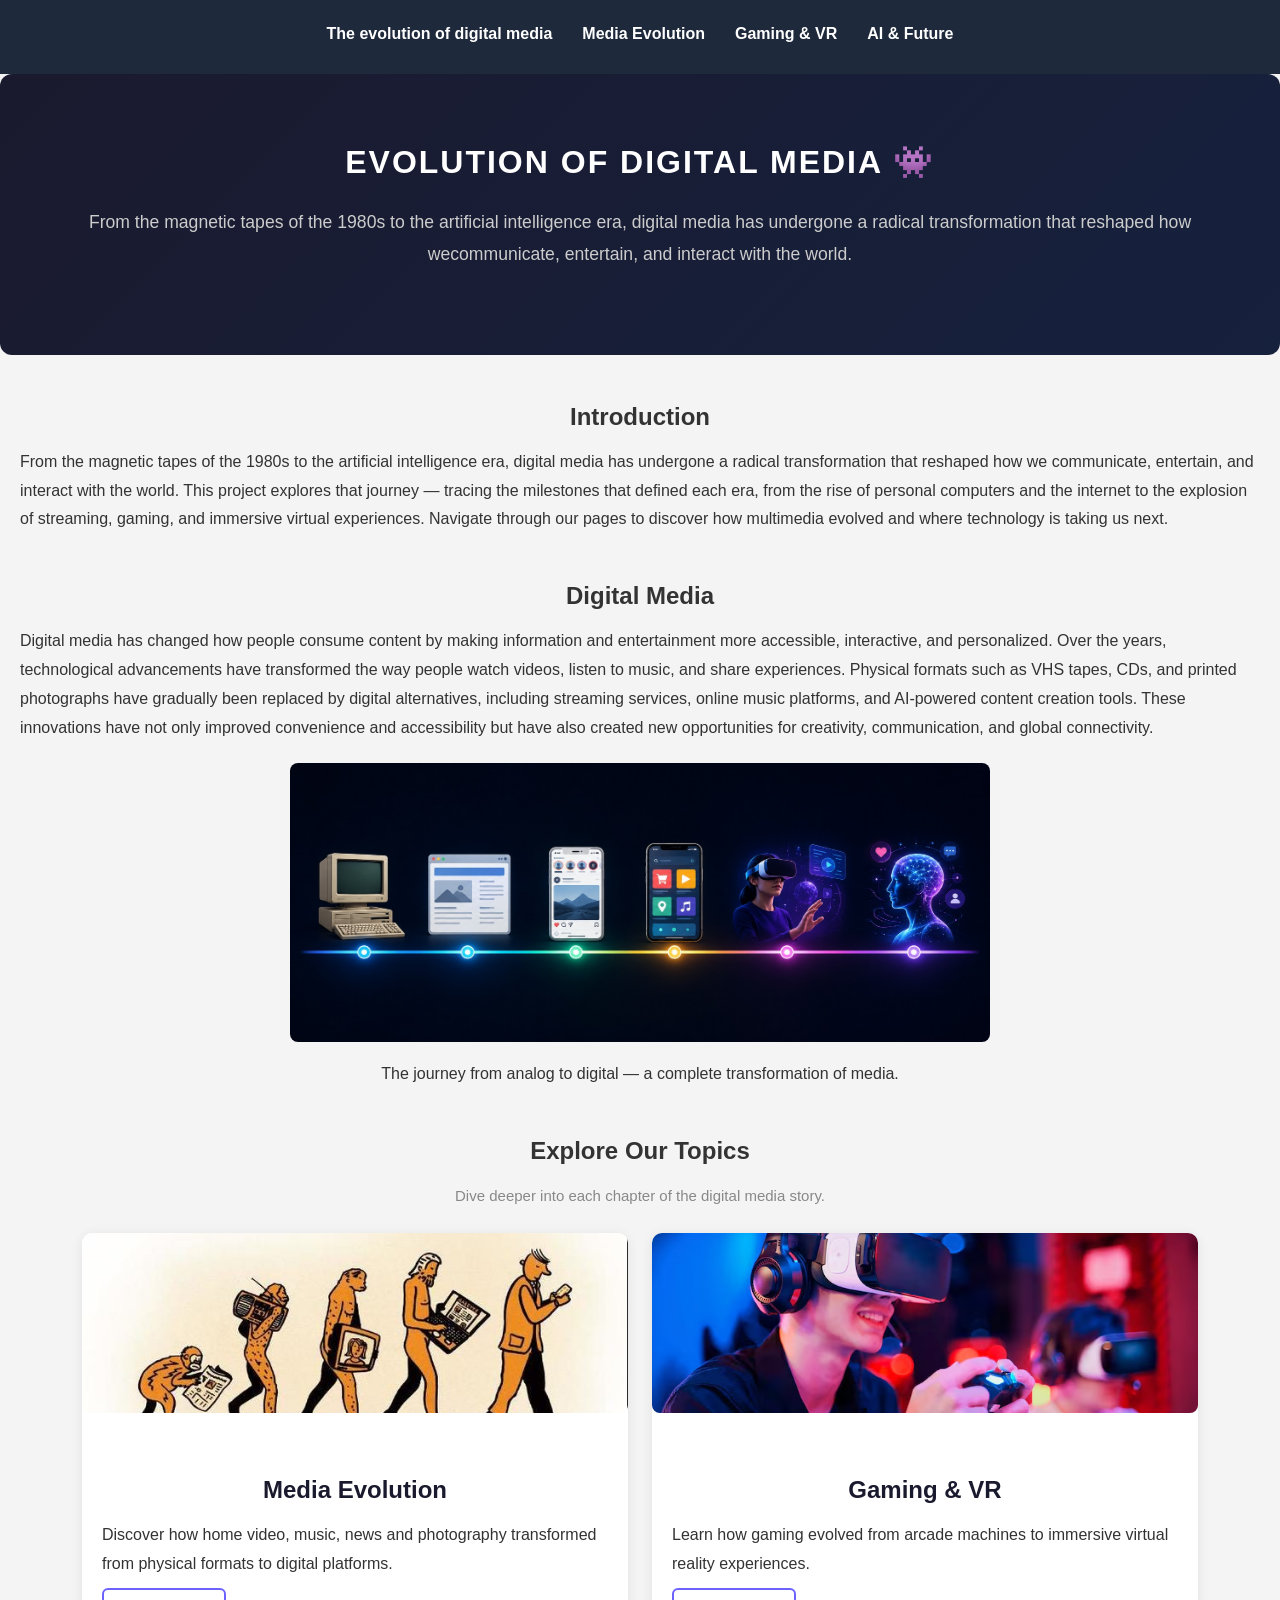
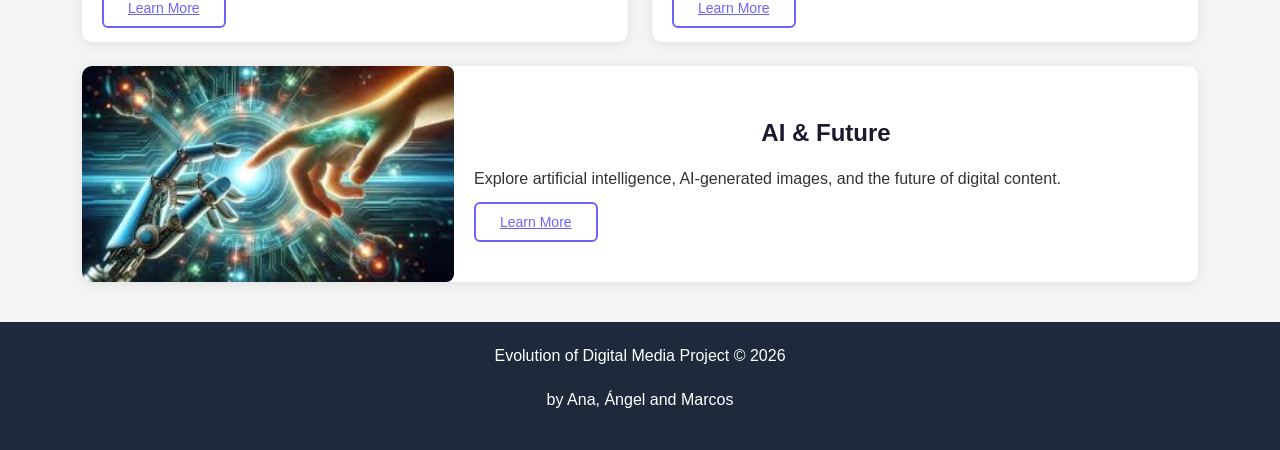
==== commit 5e62c351: "Last commit v2" ====
--- a/src/index.html
+++ b/src/index.html
@@ -26,7 +26,7 @@
         <!--  Content SECTION  -->
             <section class="hero-section">
                 <div class="hero-content">
-                    <h1>The Evolution of Digital Media</h1>
+                    <h1 id="main-title-index">Evolution of Digital Media</h1>
                     <p class="section-subtitle centered">
                         From the magnetic tapes of the 1980s to the artificial intelligence era, digital media has undergone a radical transformation that reshaped how wecommunicate, entertain, and interact with the world.
                     </p>
--- a/src/css/style.css
+++ b/src/css/style.css
@@ -49,6 +49,13 @@
     height: auto;
 }
 
+#main-title-index,
+#main-title-media,
+#main-title-gaming,
+#main-title-future{
+    letter-spacing: 2px;
+    text-transform: uppercase;
+}
 
 /* HEADER & NAVIGATION */
 
@@ -153,6 +160,10 @@
     margin: auto;
 }
 
+h1::after {
+    content: " 👾";
+}
+
 
 /* BUTTONS */
 
@@ -492,6 +503,17 @@
     transform: scale(1.04);
 }
 
+img[alt] {
+    border-radius: 8px;
+}
+
+.logo-text {
+    text-indent: -9999px;
+    background-image: url("/images/ai-hero.png");
+    width: 200px;
+    height: 80px;
+    display: block;
+}
 
 /*  SECTION & CONTENT BLOCKS */
 
@@ -696,4 +718,19 @@
     .slide-up {
         animation-duration: 0.4s;
     }
+}
+
+@media screen and (max-width: 400px) {
+
+    .cards-grid {
+        grid-template-columns: 1fr;
+    }
+
+    .hero-section {
+        flex-direction: column;
+    }
+
+    h1 {
+        font-size: 1.5rem;
+    }
 }
